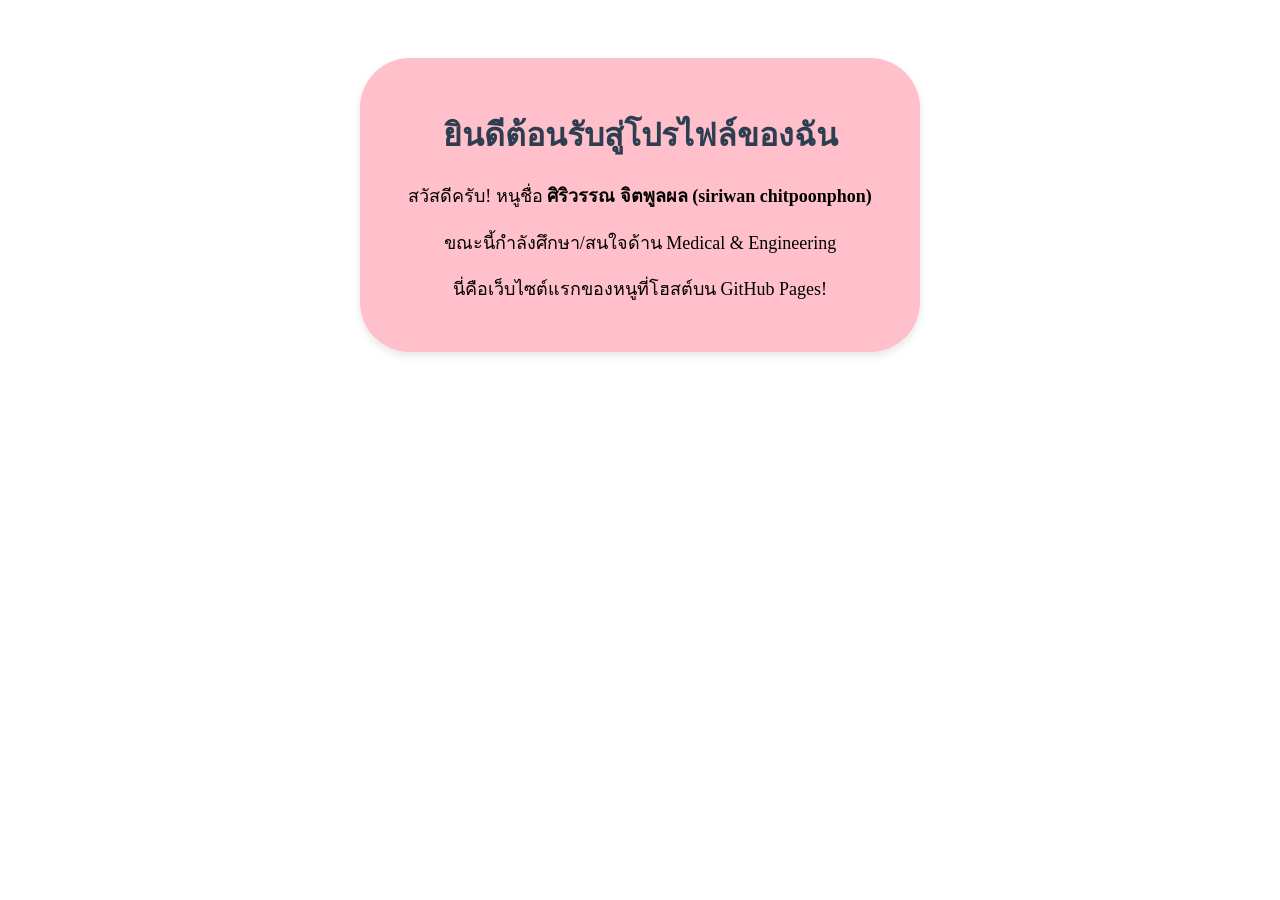
==== index.html @ 4f221869 "Update index.html" ====
<!DOCTYPE html>
<html lang="th">
<head>
<meta charset="UTF-8">
<title>หน้าแนะนำตัวของฉัน</title>
<style>
body {
background-color: #lightpink; color: #33;
text-align: center; padding: 50px;

}
.card {
background: pink; border-radius: 50px;
box-shadow: 0 4px 8px rgba(0,0,0,0.1);
max-width: 500px; margin: 0 auto; padding: 30px;

}
h1 { color: #2c3e50; }
p { font-size: 18px; line-height: 1.6; }
</style>
</head>
<body>
<div class="card">
<h1>ยินดีต้อนรับสู่โปรไฟล์ของฉัน </h1>
<p>สวัสดีครับ! หนูชื่อ <strong>ศิริวรรณ จิตพูลผล (siriwan chitpoonphon)</strong></p>
<p>ขณะนี้กำลังศึกษา/สนใจด้าน Medical & Engineering</p>
<p>นี่คือเว็บไซต์แรกของหนูที่โฮสต์บน GitHub Pages!</p>
</div>
</body>
</html>
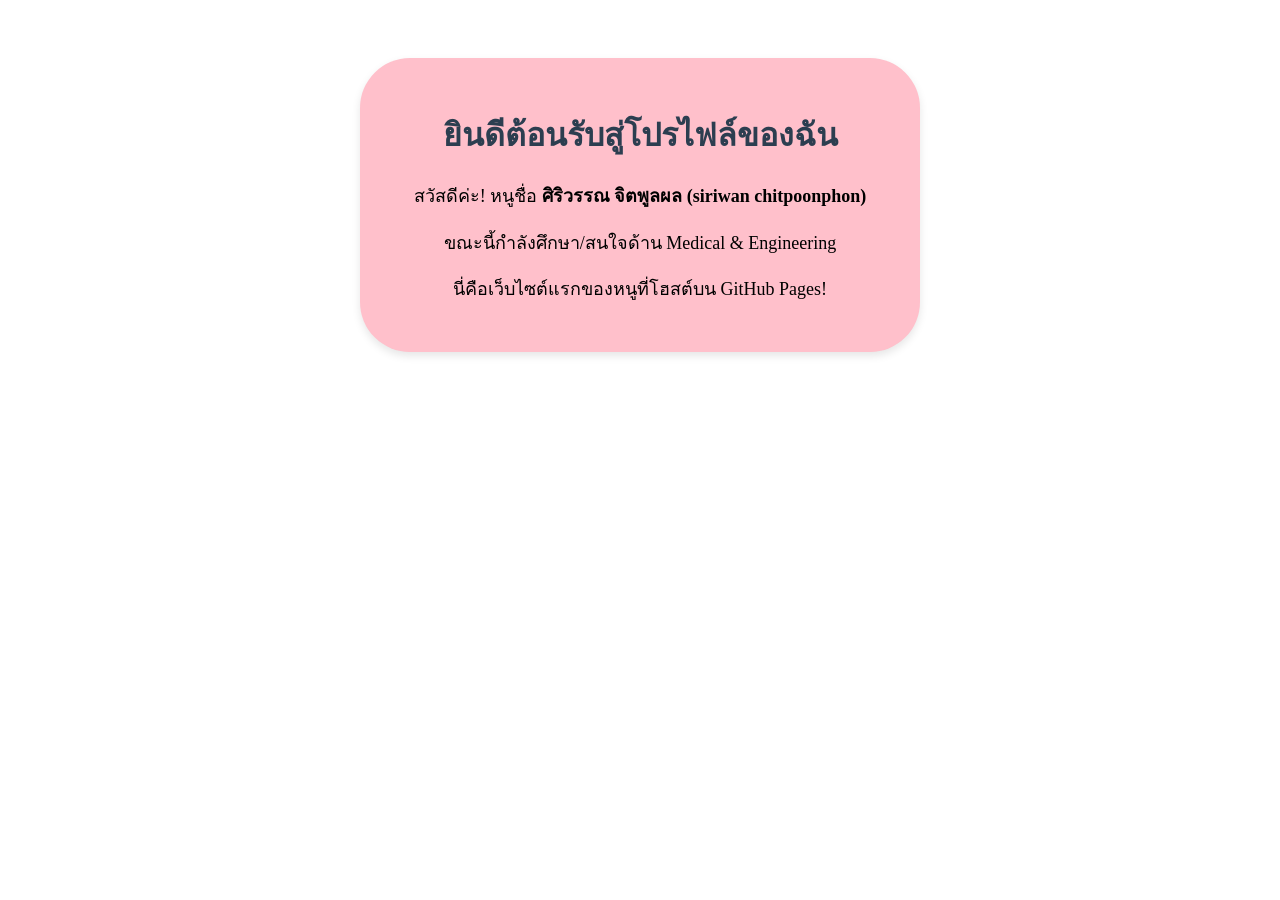
==== commit 37caddef: "Update index.html" ====
--- a/index.html
+++ b/index.html
@@ -22,7 +22,7 @@
 <body>
 <div class="card">
 <h1>ยินดีต้อนรับสู่โปรไฟล์ของฉัน </h1>
-<p>สวัสดีครับ! หนูชื่อ <strong>ศิริวรรณ จิตพูลผล (siriwan chitpoonphon)</strong></p>
+<p>สวัสดีค่ะ! หนูชื่อ <strong>ศิริวรรณ จิตพูลผล (siriwan chitpoonphon)</strong></p>
 <p>ขณะนี้กำลังศึกษา/สนใจด้าน Medical & Engineering</p>
 <p>นี่คือเว็บไซต์แรกของหนูที่โฮสต์บน GitHub Pages!</p>
 </div>
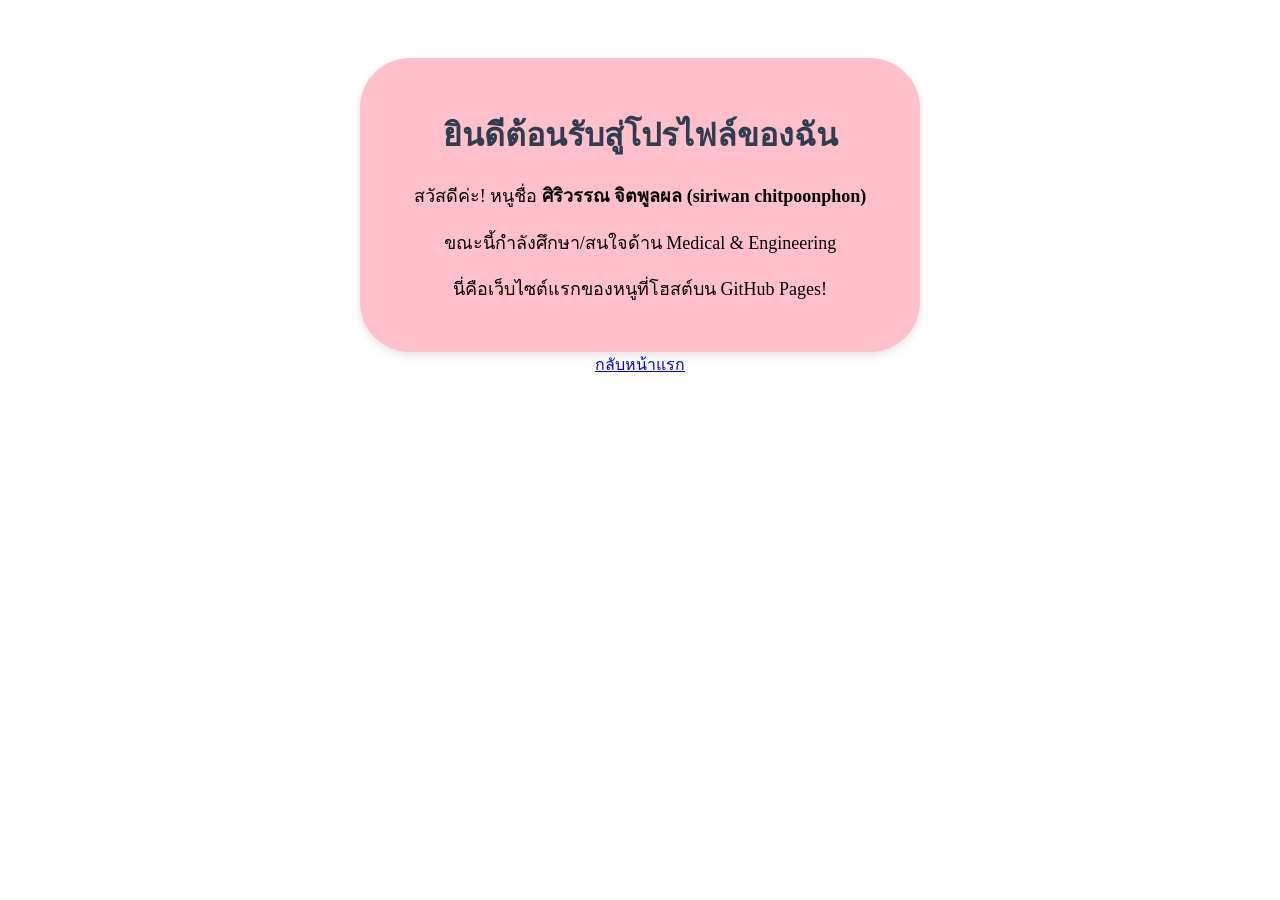
==== commit 1ca40f86: "Update index.html" ====
--- a/index.html
+++ b/index.html
@@ -28,3 +28,8 @@
 </div>
 </body>
 </html>
+<!-- ปุ่มกดกลับหน้าแรก -->
+<a href="index.html" class="btn"> กลับหน้าแรก</a>
+</div>
+</body>
+</html>
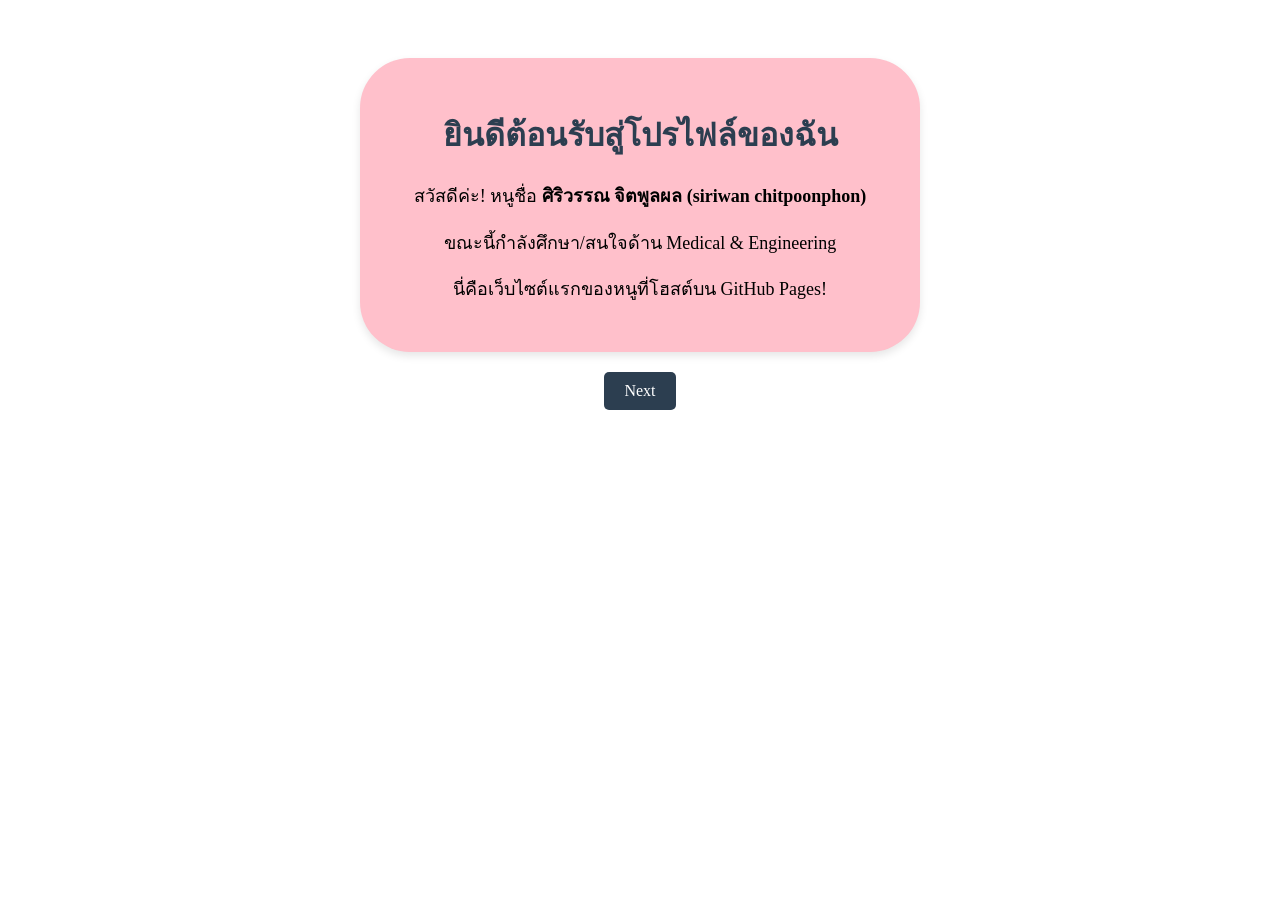
==== commit 2d7d382b: "Update index.html" ====
--- a/index.html
+++ b/index.html
@@ -4,6 +4,10 @@
 <meta charset="UTF-8">
 <title>หน้าแนะนำตัวของฉัน</title>
 <style>
+
+.btn { display: inline-block; background: #2c3e50; color: white; padding: 10px
+20px; text-decoration: none; border-radius: 5px; margin-top: 20px; }
+  
 body {
 background-color: #lightpink; color: #33;
 text-align: center; padding: 50px;
@@ -29,7 +33,7 @@
 </body>
 </html>
 <!-- ปุ่มกดกลับหน้าแรก -->
-<a href="index.html" class="btn"> กลับหน้าแรก</a>
+<a href="portfolio.html" class="btn"> Next</a>
 </div>
 </body>
 </html>
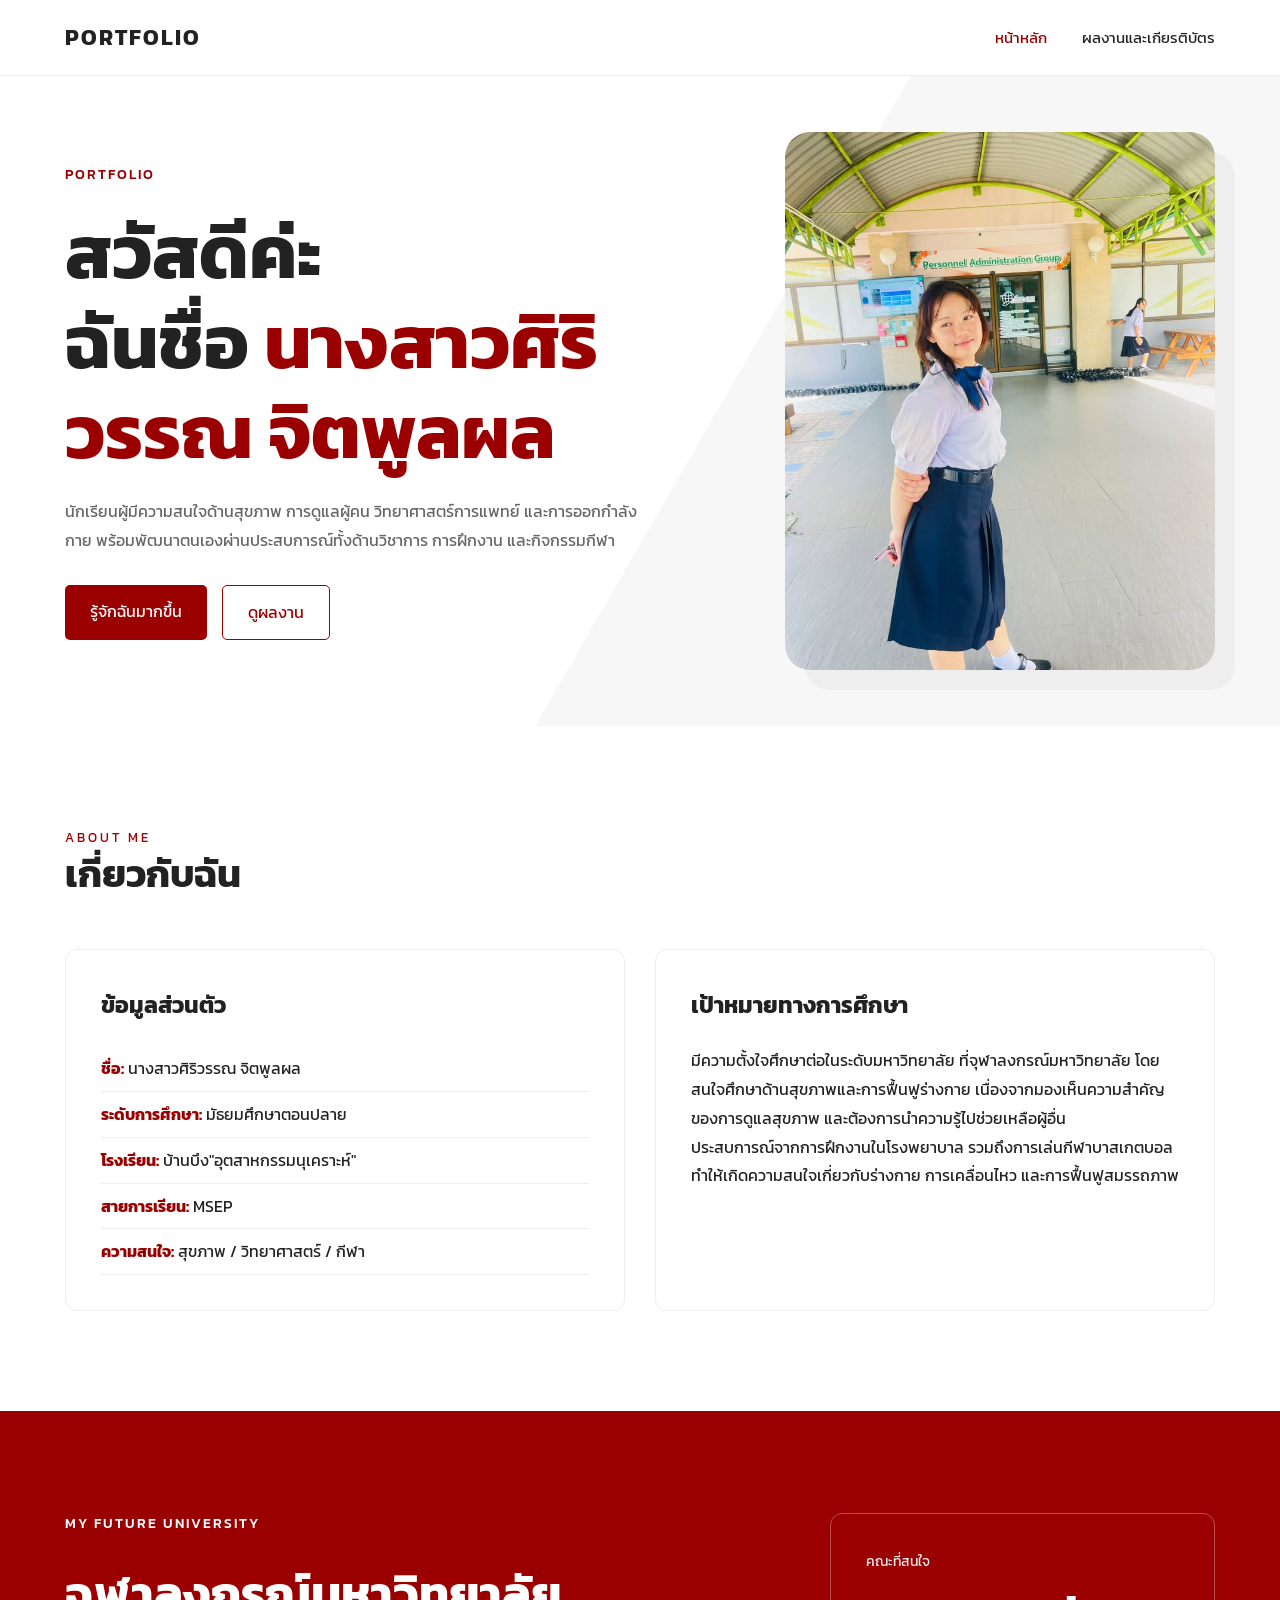
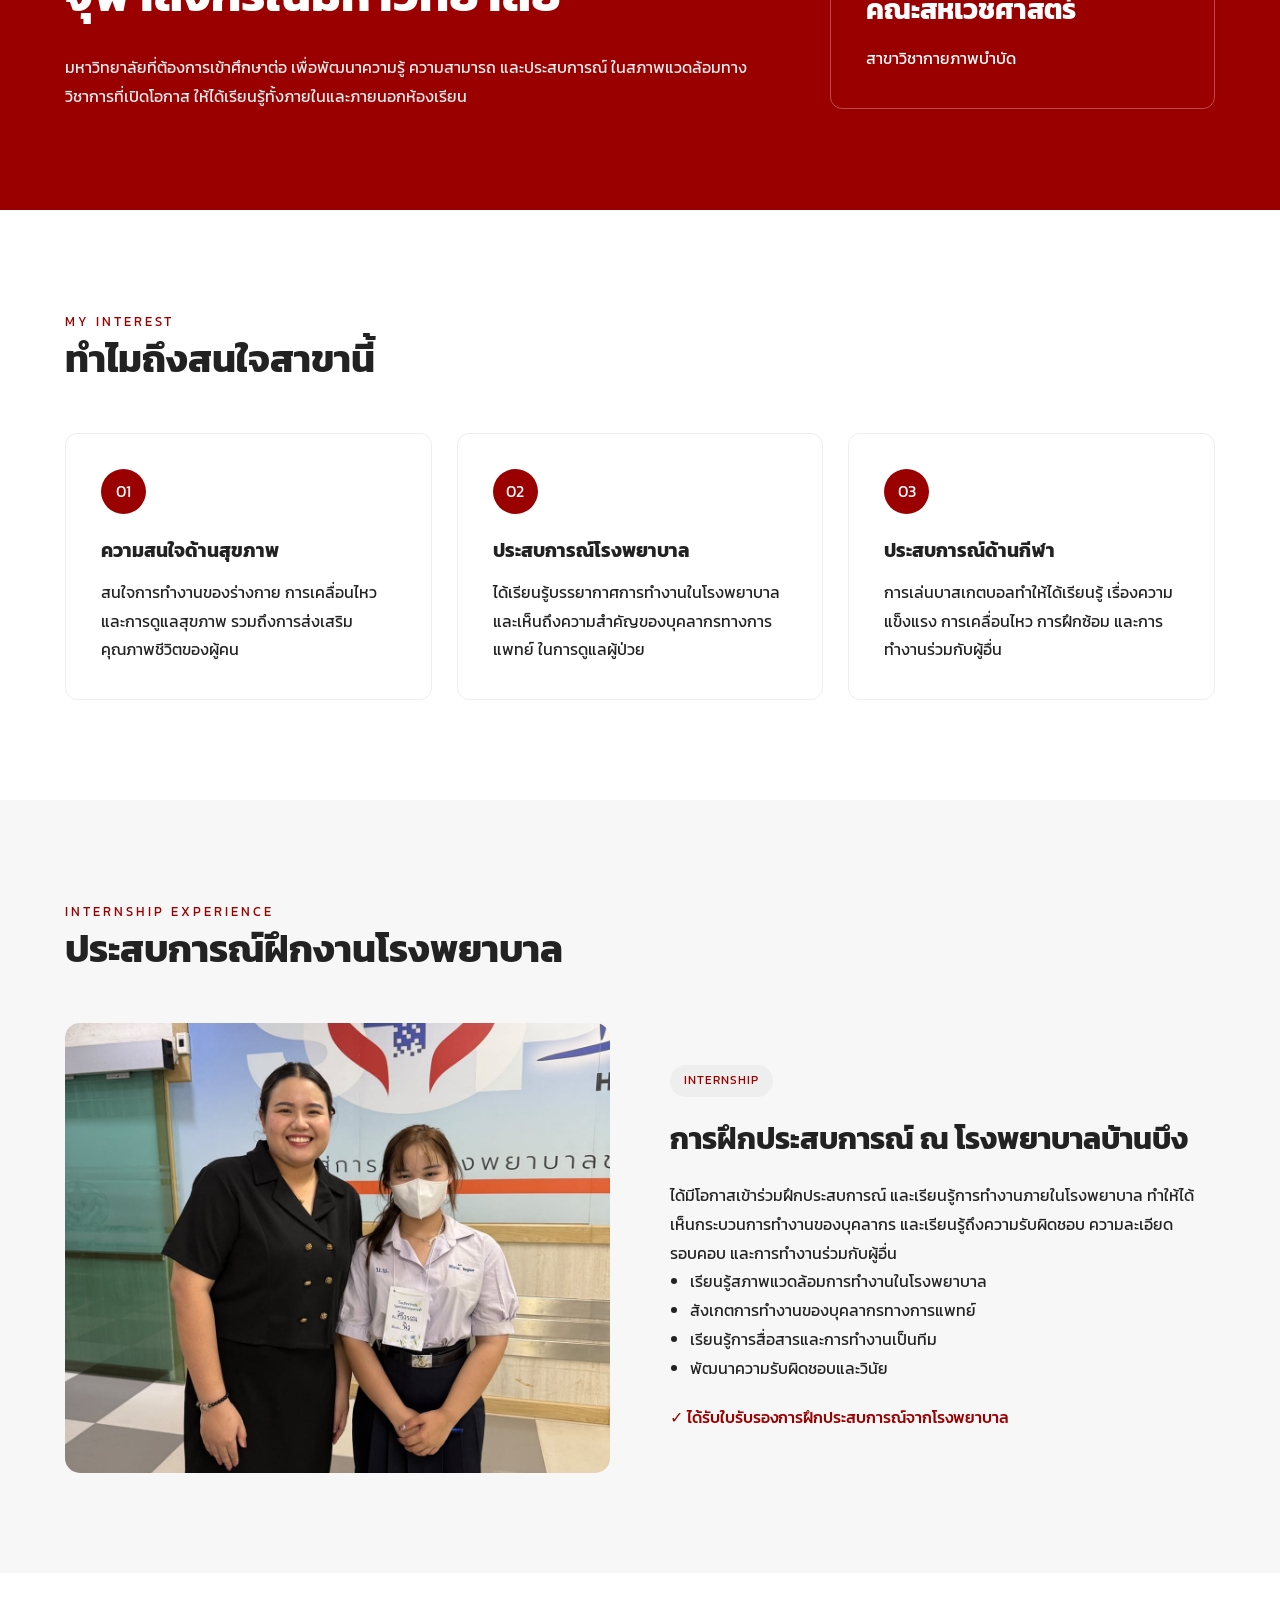
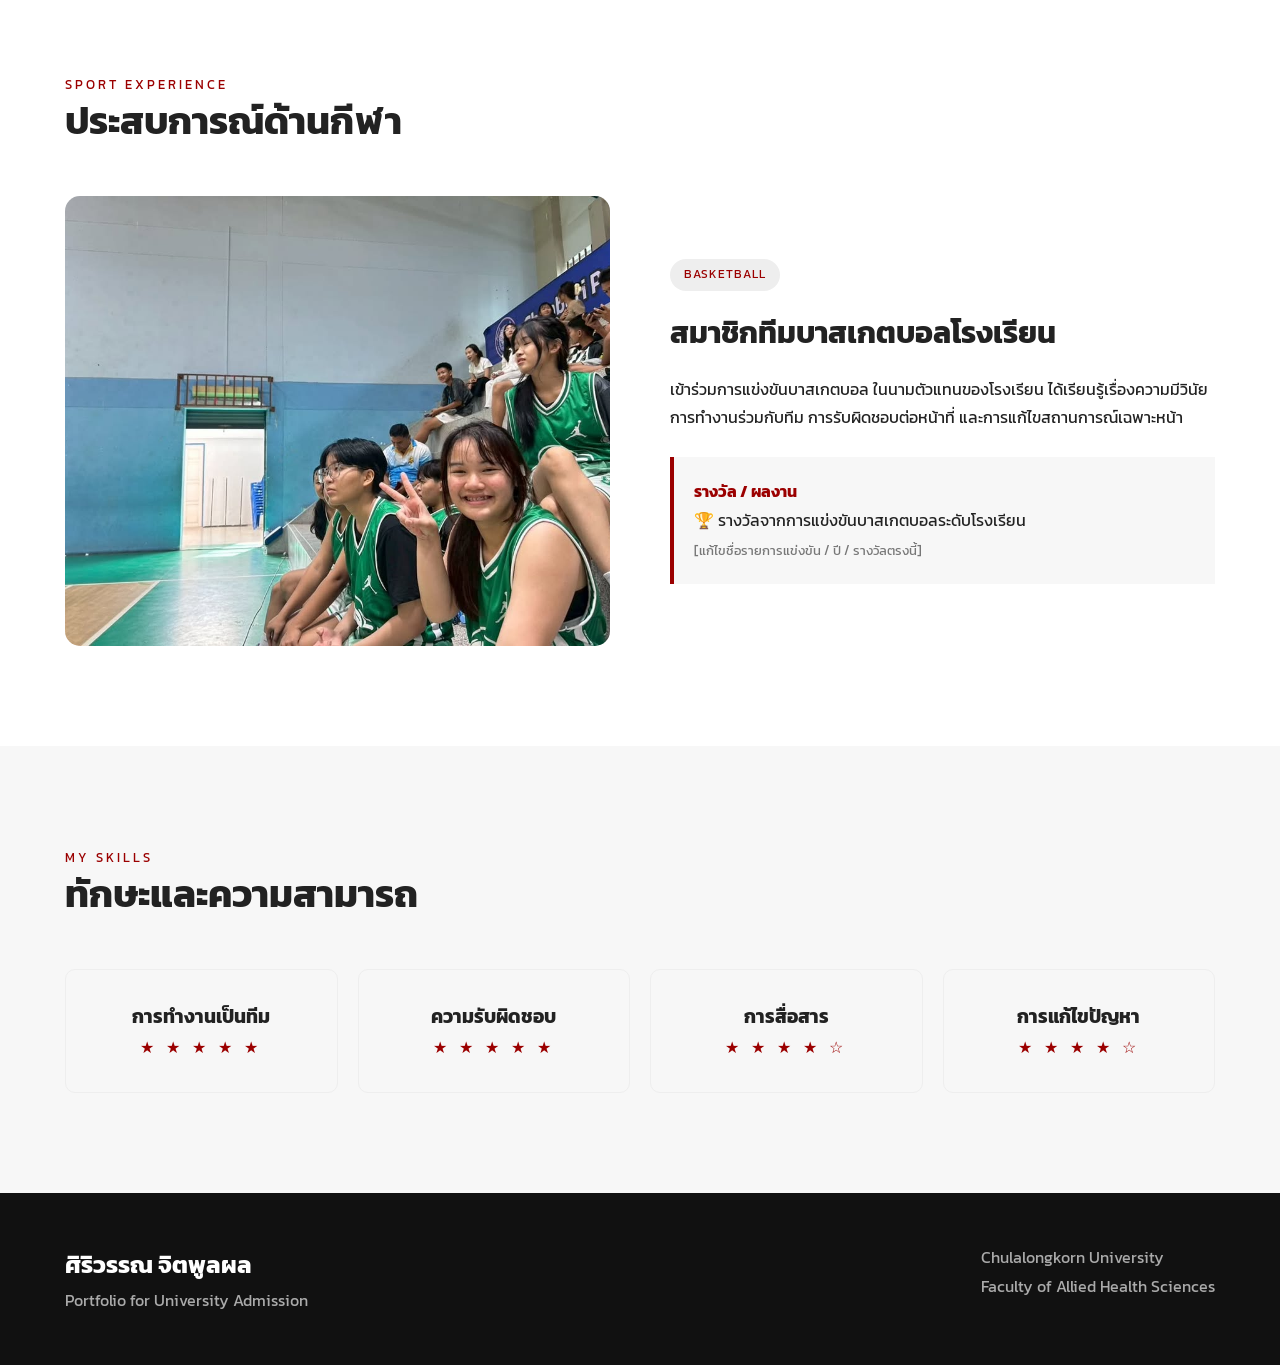
==== commit 654f544f: "Add files via upload" ====
--- a/index.html
+++ b/index.html
@@ -1,39 +1,477 @@
-<!DOCTYPE html>
-<html lang="th">
-<head>
-<meta charset="UTF-8">
-<title>หน้าแนะนำตัวของฉัน</title>
-<style>
-
-.btn { display: inline-block; background: #2c3e50; color: white; padding: 10px
-20px; text-decoration: none; border-radius: 5px; margin-top: 20px; }
-  
-body {
-background-color: #lightpink; color: #33;
-text-align: center; padding: 50px;
-
-}
-.card {
-background: pink; border-radius: 50px;
-box-shadow: 0 4px 8px rgba(0,0,0,0.1);
-max-width: 500px; margin: 0 auto; padding: 30px;
-
-}
-h1 { color: #2c3e50; }
-p { font-size: 18px; line-height: 1.6; }
-</style>
-</head>
-<body>
-<div class="card">
-<h1>ยินดีต้อนรับสู่โปรไฟล์ของฉัน </h1>
-<p>สวัสดีค่ะ! หนูชื่อ <strong>ศิริวรรณ จิตพูลผล (siriwan chitpoonphon)</strong></p>
-<p>ขณะนี้กำลังศึกษา/สนใจด้าน Medical & Engineering</p>
-<p>นี่คือเว็บไซต์แรกของหนูที่โฮสต์บน GitHub Pages!</p>
-</div>
-</body>
-</html>
-<!-- ปุ่มกดกลับหน้าแรก -->
-<a href="portfolio.html" class="btn"> Next</a>
-</div>
-</body>
-</html>
+
+<!DOCTYPE html>
+<html lang="th">
+<head>
+    <meta charset="UTF-8">
+    <meta name="viewport" content="width=device-width, initial-scale=1.0">
+
+    <title>Siriwan | Portfolio</title>
+
+    <link rel="stylesheet" href="style.css">
+
+    <!-- Google Fonts -->
+    <link rel="preconnect" href="https://fonts.googleapis.com">
+    <link rel="preconnect" href="https://fonts.gstatic.com" crossorigin>
+    <link href="https://fonts.googleapis.com/css2?family=Kanit:wght@300;400;500;600;700&display=swap" rel="stylesheet">
+</head>
+
+<body>
+
+<!-- =========================
+     NAVBAR
+========================= -->
+<header class="navbar">
+    <div class="container nav-container">
+
+        <div class="logo">
+            PORTFOLIO
+        </div>
+
+        <nav>
+            <a href="index.html" class="active">หน้าหลัก</a>
+            <a href="achievements.html">ผลงานและเกียรติบัตร</a>
+        </nav>
+
+    </div>
+</header>
+
+
+<!-- =========================
+     HERO
+========================= -->
+<section class="hero">
+
+    <div class="container hero-container">
+
+        <div class="hero-text">
+
+            <p class="small-title">
+                PORTFOLIO
+            </p>
+
+            <h1>
+                สวัสดีค่ะ<br>
+                ฉันชื่อ <span>นางสาวศิริวรรณ จิตพูลผล</span>
+            </h1>
+
+            <p class="hero-description">
+                นักเรียนผู้มีความสนใจด้านสุขภาพ การดูแลผู้คน
+                วิทยาศาสตร์การแพทย์ และการออกกำลังกาย
+                พร้อมพัฒนาตนเองผ่านประสบการณ์ทั้งด้านวิชาการ
+                การฝึกงาน และกิจกรรมกีฬา
+            </p>
+
+            <div class="hero-buttons">
+                <a href="#about" class="btn primary-btn">
+                    รู้จักฉันมากขึ้น
+                </a>
+
+                <a href="achievements.html" class="btn outline-btn">
+                    ดูผลงาน
+                </a>
+            </div>
+
+        </div>
+
+
+        <div class="hero-image">
+
+            <!-- เปลี่ยนรูปตรงนี้ -->
+            <img src="profile.jpg" alt="รูปโปรไฟล์">
+
+        </div>
+
+    </div>
+
+</section>
+
+
+<!-- =========================
+     ABOUT
+========================= -->
+<section id="about" class="section">
+
+    <div class="container">
+
+        <div class="section-title">
+            <p>ABOUT ME</p>
+            <h2>เกี่ยวกับฉัน</h2>
+        </div>
+
+
+        <div class="about-grid">
+
+            <div class="about-card">
+
+                <h3>ข้อมูลส่วนตัว</h3>
+
+                <div class="info-list">
+
+                    <p>
+                        <strong>ชื่อ:</strong>
+                        นางสาวศิริวรรณ จิตพูลผล
+                    </p>
+
+                    <p>
+                        <strong>ระดับการศึกษา:</strong>
+                        มัธยมศึกษาตอนปลาย
+                    </p>
+
+                    <p>
+                        <strong>โรงเรียน:</strong>
+                        บ้านบึง"อุตสาหกรรมนุเคราะห์"
+                    </p>
+
+                    <p>
+                        <strong>สายการเรียน:</strong>
+                        MSEP
+                    </p>
+
+                    <p>
+                        <strong>ความสนใจ:</strong>
+                        สุขภาพ / วิทยาศาสตร์ / กีฬา
+                    </p>
+
+                </div>
+
+            </div>
+
+
+            <div class="about-card">
+
+                <h3>เป้าหมายทางการศึกษา</h3>
+
+                <p>
+                    มีความตั้งใจศึกษาต่อในระดับมหาวิทยาลัย
+                    ที่จุฬาลงกรณ์มหาวิทยาลัย
+                    โดยสนใจศึกษาด้านสุขภาพและการฟื้นฟูร่างกาย
+                    เนื่องจากมองเห็นความสำคัญของการดูแลสุขภาพ
+                    และต้องการนำความรู้ไปช่วยเหลือผู้อื่น
+                </p>
+
+                <p>
+                    ประสบการณ์จากการฝึกงานในโรงพยาบาล
+                    รวมถึงการเล่นกีฬาบาสเกตบอล
+                    ทำให้เกิดความสนใจเกี่ยวกับร่างกาย
+                    การเคลื่อนไหว และการฟื้นฟูสมรรถภาพ
+                </p>
+
+            </div>
+
+        </div>
+
+    </div>
+
+</section>
+
+
+<!-- =========================
+     UNIVERSITY
+========================= -->
+<section class="university-section">
+
+    <div class="container university-content">
+
+        <div>
+
+            <p class="small-title">
+                MY FUTURE UNIVERSITY
+            </p>
+
+            <h2>
+                จุฬาลงกรณ์มหาวิทยาลัย
+            </h2>
+
+            <p>
+                มหาวิทยาลัยที่ต้องการเข้าศึกษาต่อ
+                เพื่อพัฒนาความรู้ ความสามารถ และประสบการณ์
+                ในสภาพแวดล้อมทางวิชาการที่เปิดโอกาส
+                ให้ได้เรียนรู้ทั้งภายในและภายนอกห้องเรียน
+            </p>
+
+        </div>
+
+
+        <div class="faculty-box">
+
+            <p>คณะที่สนใจ</p>
+
+            <h3>
+                คณะสหเวชศาสตร์
+            </h3>
+
+            <span>
+                สาขาวิชากายภาพบำบัด
+            </span>
+
+        </div>
+
+    </div>
+
+</section>
+
+
+<!-- =========================
+     WHY THIS FIELD
+========================= -->
+<section class="section">
+
+    <div class="container">
+
+        <div class="section-title">
+            <p>MY INTEREST</p>
+            <h2>ทำไมถึงสนใจสาขานี้</h2>
+        </div>
+
+
+        <div class="interest-grid">
+
+            <div class="interest-card">
+                <div class="icon">01</div>
+
+                <h3>ความสนใจด้านสุขภาพ</h3>
+
+                <p>
+                    สนใจการทำงานของร่างกาย
+                    การเคลื่อนไหว และการดูแลสุขภาพ
+                    รวมถึงการส่งเสริมคุณภาพชีวิตของผู้คน
+                </p>
+            </div>
+
+
+            <div class="interest-card">
+                <div class="icon">02</div>
+
+                <h3>ประสบการณ์โรงพยาบาล</h3>
+
+                <p>
+                    ได้เรียนรู้บรรยากาศการทำงานในโรงพยาบาล
+                    และเห็นถึงความสำคัญของบุคลากรทางการแพทย์
+                    ในการดูแลผู้ป่วย
+                </p>
+            </div>
+
+
+            <div class="interest-card">
+                <div class="icon">03</div>
+
+                <h3>ประสบการณ์ด้านกีฬา</h3>
+
+                <p>
+                    การเล่นบาสเกตบอลทำให้ได้เรียนรู้
+                    เรื่องความแข็งแรง การเคลื่อนไหว
+                    การฝึกซ้อม และการทำงานร่วมกับผู้อื่น
+                </p>
+            </div>
+
+        </div>
+
+    </div>
+
+</section>
+
+
+<!-- =========================
+     INTERNSHIP
+========================= -->
+<section class="section gray-section">
+
+    <div class="container">
+
+        <div class="section-title">
+            <p>INTERNSHIP EXPERIENCE</p>
+            <h2>ประสบการณ์ฝึกงานโรงพยาบาล</h2>
+        </div>
+
+
+        <div class="experience-grid">
+
+            <div class="experience-image">
+
+                <!-- เปลี่ยนรูปฝึกงาน -->
+                <img src="internship.jpg" alt="ประสบการณ์ฝึกงาน">
+
+            </div>
+
+
+            <div class="experience-content">
+
+                <span class="tag">
+                    INTERNSHIP
+                </span>
+
+                <h3>
+                    การฝึกประสบการณ์ ณ โรงพยาบาลบ้านบึง
+                </h3>
+
+                <p>
+                    ได้มีโอกาสเข้าร่วมฝึกประสบการณ์
+                    และเรียนรู้การทำงานภายในโรงพยาบาล
+                    ทำให้ได้เห็นกระบวนการทำงานของบุคลากร
+                    และเรียนรู้ถึงความรับผิดชอบ
+                    ความละเอียดรอบคอบ และการทำงานร่วมกับผู้อื่น
+                </p>
+
+                <ul>
+                    <li>เรียนรู้สภาพแวดล้อมการทำงานในโรงพยาบาล</li>
+                    <li>สังเกตการทำงานของบุคลากรทางการแพทย์</li>
+                    <li>เรียนรู้การสื่อสารและการทำงานเป็นทีม</li>
+                    <li>พัฒนาความรับผิดชอบและวินัย</li>
+                </ul>
+
+                <p class="highlight">
+                    ✓ ได้รับใบรับรองการฝึกประสบการณ์จากโรงพยาบาล
+                </p>
+
+            </div>
+
+        </div>
+
+    </div>
+
+</section>
+
+
+<!-- =========================
+     BASKETBALL
+========================= -->
+<section class="section">
+
+    <div class="container">
+
+        <div class="section-title">
+            <p>SPORT EXPERIENCE</p>
+            <h2>ประสบการณ์ด้านกีฬา</h2>
+        </div>
+
+
+        <div class="sport-grid">
+
+            <div class="sport-image">
+
+                <img src="basketball.jpg" alt="บาสเกตบอล">
+
+            </div>
+
+
+            <div class="sport-content">
+
+                <span class="tag">
+                    BASKETBALL
+                </span>
+
+                <h3>
+                    สมาชิกทีมบาสเกตบอลโรงเรียน
+                </h3>
+
+                <p>
+                    เข้าร่วมการแข่งขันบาสเกตบอล
+                    ในนามตัวแทนของโรงเรียน
+                    ได้เรียนรู้เรื่องความมีวินัย
+                    การทำงานร่วมกับทีม
+                    การรับผิดชอบต่อหน้าที่
+                    และการแก้ไขสถานการณ์เฉพาะหน้า
+                </p>
+
+                <div class="achievement-box">
+
+                    <strong>รางวัล / ผลงาน</strong>
+
+                    <p>
+                        🏆 รางวัลจากการแข่งขันบาสเกตบอลระดับโรงเรียน
+                    </p>
+
+                    <small>
+                        [แก้ไขชื่อรายการแข่งขัน / ปี / รางวัลตรงนี้]
+                    </small>
+
+                </div>
+
+            </div>
+
+        </div>
+
+    </div>
+
+</section>
+
+
+<!-- =========================
+     SKILLS
+========================= -->
+<section class="section gray-section">
+
+    <div class="container">
+
+        <div class="section-title">
+            <p>MY SKILLS</p>
+            <h2>ทักษะและความสามารถ</h2>
+        </div>
+
+
+        <div class="skills-grid">
+
+            <div class="skill">
+                <h3>การทำงานเป็นทีม</h3>
+                <p>
+                    ★ ★ ★ ★ ★
+                </p>
+            </div>
+
+            <div class="skill">
+                <h3>ความรับผิดชอบ</h3>
+                <p>
+                    ★ ★ ★ ★ ★
+                </p>
+            </div>
+
+            <div class="skill">
+                <h3>การสื่อสาร</h3>
+                <p>
+                    ★ ★ ★ ★ ☆
+                </p>
+            </div>
+
+            <div class="skill">
+                <h3>การแก้ไขปัญหา</h3>
+                <p>
+                    ★ ★ ★ ★ ☆
+                </p>
+            </div>
+
+        </div>
+
+    </div>
+
+</section>
+
+
+<!-- =========================
+     FOOTER
+========================= -->
+<footer>
+
+    <div class="container footer-content">
+
+        <div>
+            <h3>ศิริวรรณ จิตพูลผล</h3>
+            <p>
+                Portfolio for University Admission
+            </p>
+        </div>
+
+        <div>
+            <p>
+                Chulalongkorn University
+            </p>
+
+            <p>
+                Faculty of Allied Health Sciences
+            </p>
+        </div>
+
+    </div>
+</footer>
+
+</body>
+</html>
--- a/style.css
+++ b/style.css
@@ -0,0 +1,843 @@
+
+/* =====================================================
+   GENERAL
+===================================================== */
+
+* {
+    margin: 0;
+    padding: 0;
+    box-sizing: border-box;
+}
+
+html {
+    scroll-behavior: smooth;
+}
+
+body {
+    font-family: "Kanit", sans-serif;
+    background: #ffffff;
+    color: #222222;
+    line-height: 1.8;
+}
+
+img {
+    width: 100%;
+    display: block;
+}
+
+a {
+    text-decoration: none;
+    color: inherit;
+}
+
+.container {
+    width: min(1150px, 90%);
+    margin: auto;
+}
+
+
+/* =====================================================
+   NAVBAR
+===================================================== */
+
+.navbar {
+    position: sticky;
+    top: 0;
+    z-index: 1000;
+
+    background: rgba(255, 255, 255, 0.95);
+
+    border-bottom: 1px solid #eeeeee;
+}
+
+.nav-container {
+    height: 75px;
+
+    display: flex;
+    align-items: center;
+    justify-content: space-between;
+}
+
+.logo {
+    font-size: 22px;
+    font-weight: 700;
+    letter-spacing: 2px;
+}
+
+nav {
+    display: flex;
+    gap: 35px;
+}
+
+nav a {
+    font-size: 15px;
+    transition: 0.3s;
+}
+
+nav a:hover,
+nav a.active {
+    color: #9b0000;
+}
+
+
+/* =====================================================
+   HERO
+===================================================== */
+
+.hero {
+    min-height: 650px;
+
+    display: flex;
+    align-items: center;
+
+    background:
+        linear-gradient(
+            120deg,
+            #ffffff 55%,
+            #f7f7f7 55%
+        );
+}
+
+.hero-container {
+    display: grid;
+
+    grid-template-columns:
+        1.1fr
+        0.9fr;
+
+    align-items: center;
+
+    gap: 70px;
+}
+
+.small-title {
+    font-size: 14px;
+    letter-spacing: 2px;
+    color: #9b0000;
+    font-weight: 500;
+}
+
+.hero h1 {
+    font-size: clamp(45px, 6vw, 75px);
+    line-height: 1.2;
+
+    margin: 20px 0;
+}
+
+.hero h1 span {
+    color: #9b0000;
+}
+
+.hero-description {
+    max-width: 600px;
+
+    color: #666666;
+
+    margin-bottom: 30px;
+}
+
+.hero-image {
+    max-width: 430px;
+    margin-left: auto;
+
+    border-radius: 25px;
+    overflow: hidden;
+
+    box-shadow:
+        20px 20px 0 #eeeeee;
+}
+
+.hero-image img {
+    aspect-ratio: 4 / 5;
+    object-fit: cover;
+}
+
+
+/* =====================================================
+   BUTTON
+===================================================== */
+
+.hero-buttons {
+    display: flex;
+    gap: 15px;
+    flex-wrap: wrap;
+}
+
+.btn {
+    padding: 12px 25px;
+    border-radius: 5px;
+
+    transition: 0.3s;
+}
+
+.primary-btn {
+    background: #9b0000;
+    color: #ffffff;
+}
+
+.primary-btn:hover {
+    background: #6f0000;
+}
+
+.outline-btn {
+    border: 1px solid #9b0000;
+    color: #9b0000;
+}
+
+.outline-btn:hover {
+    background: #9b0000;
+    color: #ffffff;
+}
+
+
+/* =====================================================
+   SECTION
+===================================================== */
+
+.section {
+    padding: 100px 0;
+}
+
+.gray-section {
+    background: #f7f7f7;
+}
+
+.section-title {
+    margin-bottom: 50px;
+}
+
+.section-title p {
+    color: #9b0000;
+
+    font-size: 13px;
+    letter-spacing: 3px;
+}
+
+.section-title h2 {
+    font-size: 38px;
+    line-height: 1.3;
+}
+
+
+/* =====================================================
+   ABOUT
+===================================================== */
+
+.about-grid {
+    display: grid;
+
+    grid-template-columns:
+        1fr
+        1fr;
+
+    gap: 30px;
+}
+
+.about-card {
+    padding: 35px;
+
+    border: 1px solid #eeeeee;
+
+    border-radius: 12px;
+
+    background: #ffffff;
+}
+
+.about-card h3 {
+    margin-bottom: 20px;
+
+    font-size: 23px;
+}
+
+.info-list p {
+    padding: 8px 0;
+
+    border-bottom: 1px solid #eeeeee;
+}
+
+.info-list strong {
+    color: #9b0000;
+}
+
+
+/* =====================================================
+   UNIVERSITY
+===================================================== */
+
+.university-section {
+    padding: 100px 0;
+
+    background: #9b0000;
+    color: white;
+}
+
+.university-content {
+    display: grid;
+
+    grid-template-columns:
+        1.3fr
+        0.7fr;
+
+    align-items: center;
+
+    gap: 50px;
+}
+
+.university-section .small-title {
+    color: #ffffff;
+}
+
+.university-section h2 {
+    font-size: 48px;
+
+    margin: 15px 0;
+}
+
+.university-section p {
+    color: #eeeeee;
+}
+
+.faculty-box {
+    padding: 35px;
+
+    border: 1px solid rgba(255,255,255,0.3);
+
+    border-radius: 12px;
+}
+
+.faculty-box p {
+    font-size: 14px;
+}
+
+.faculty-box h3 {
+    font-size: 28px;
+
+    margin: 10px 0;
+}
+
+.faculty-box span {
+    color: #ffffff;
+}
+
+
+/* =====================================================
+   INTEREST
+===================================================== */
+
+.interest-grid {
+    display: grid;
+
+    grid-template-columns:
+        repeat(3, 1fr);
+
+    gap: 25px;
+}
+
+.interest-card {
+    padding: 35px;
+
+    background: #ffffff;
+
+    border: 1px solid #eeeeee;
+
+    border-radius: 12px;
+
+    transition: 0.3s;
+}
+
+.interest-card:hover {
+    transform: translateY(-8px);
+
+    box-shadow:
+        0 15px 40px rgba(0,0,0,0.08);
+}
+
+.icon {
+    width: 45px;
+    height: 45px;
+
+    display: flex;
+    align-items: center;
+    justify-content: center;
+
+    background: #9b0000;
+    color: #ffffff;
+
+    border-radius: 50%;
+
+    margin-bottom: 20px;
+}
+
+.interest-card h3 {
+    margin-bottom: 10px;
+}
+
+
+/* =====================================================
+   EXPERIENCE
+===================================================== */
+
+.experience-grid,
+.sport-grid {
+    display: grid;
+
+    grid-template-columns:
+        1fr
+        1fr;
+
+    gap: 60px;
+
+    align-items: center;
+}
+
+.experience-image img,
+.sport-image img {
+    height: 450px;
+
+    object-fit: cover;
+
+    border-radius: 15px;
+}
+
+.experience-content h3,
+.sport-content h3 {
+    font-size: 30px;
+
+    margin: 15px 0;
+}
+
+.experience-content li {
+    margin-left: 20px;
+}
+
+.tag {
+    display: inline-block;
+
+    padding: 5px 14px;
+
+    background: #eeeeee;
+
+    color: #9b0000;
+
+    font-size: 12px;
+
+    letter-spacing: 1px;
+
+    border-radius: 30px;
+}
+
+.highlight {
+    margin-top: 20px;
+
+    color: #9b0000;
+
+    font-weight: 500;
+}
+
+
+/* =====================================================
+   SPORTS
+===================================================== */
+
+.achievement-box {
+    margin-top: 25px;
+
+    padding: 20px;
+
+    background: #f7f7f7;
+
+    border-left: 4px solid #9b0000;
+}
+
+.achievement-box strong {
+    color: #9b0000;
+}
+
+.achievement-box small {
+    color: #777777;
+}
+
+
+/* =====================================================
+   SKILLS
+===================================================== */
+
+.skills-grid {
+    display: grid;
+
+    grid-template-columns:
+        repeat(4, 1fr);
+
+    gap: 20px;
+}
+
+.skill {
+    padding: 30px;
+
+    text-align: center;
+
+    border: 1px solid #eeeeee;
+
+    border-radius: 10px;
+}
+
+.skill p {
+    color: #9b0000;
+
+    letter-spacing: 4px;
+}
+
+
+/* =====================================================
+   PAGE HEADER
+===================================================== */
+
+.page-header {
+    padding: 110px 0;
+
+    background: #9b0000;
+
+    color: #ffffff;
+}
+
+.page-header p {
+    letter-spacing: 3px;
+
+    font-size: 13px;
+}
+
+.page-header h1 {
+    font-size: 55px;
+
+    margin: 10px 0;
+}
+
+.page-header span {
+    color: #eeeeee;
+}
+
+
+/* =====================================================
+   CERTIFICATE FEATURE
+===================================================== */
+
+.certificate-feature {
+    display: grid;
+
+    grid-template-columns:
+        1fr
+        1fr;
+
+    gap: 60px;
+
+    align-items: center;
+}
+
+.certificate-image {
+    background: #f7f7f7;
+
+    padding: 20px;
+
+    border-radius: 12px;
+}
+
+.certificate-info h3 {
+    font-size: 30px;
+
+    margin: 15px 0;
+}
+
+.detail {
+    margin-top: 25px;
+
+    border-top: 1px solid #eeeeee;
+}
+
+.detail p {
+    padding: 10px 0;
+
+    border-bottom: 1px solid #eeeeee;
+}
+
+
+/* =====================================================
+   CERTIFICATE GRID
+===================================================== */
+
+.certificate-grid {
+    display: grid;
+
+    grid-template-columns:
+        repeat(2, 1fr);
+
+    gap: 30px;
+}
+
+.certificate-card {
+    background: #ffffff;
+
+    border-radius: 12px;
+
+    overflow: hidden;
+
+    border: 1px solid #eeeeee;
+
+    transition: 0.3s;
+}
+
+.certificate-card:hover {
+    transform: translateY(-7px);
+
+    box-shadow:
+        0 15px 35px rgba(0,0,0,0.08);
+}
+
+.certificate-card img {
+    aspect-ratio: 16 / 10;
+
+    object-fit: contain;
+
+    background: #eeeeee;
+}
+
+.certificate-text {
+    padding: 25px;
+}
+
+.certificate-text span {
+    font-size: 12px;
+
+    color: #9b0000;
+
+    letter-spacing: 2px;
+}
+
+.certificate-text h3 {
+    margin: 8px 0;
+}
+
+.certificate-text small {
+    color: #777777;
+}
+
+
+/* =====================================================
+   SPORTS AWARD
+===================================================== */
+
+.sports-award {
+    display: grid;
+
+    grid-template-columns:
+        1fr
+        1fr;
+
+    gap: 60px;
+
+    align-items: center;
+}
+
+.sports-award-image img {
+    max-height: 500px;
+
+    object-fit: contain;
+
+    background: #f7f7f7;
+
+    border-radius: 12px;
+}
+
+.sports-award-content h3 {
+    font-size: 32px;
+
+    margin: 15px 0;
+}
+
+.award-detail {
+    margin-top: 25px;
+}
+
+.award-detail p {
+    padding: 8px 0;
+
+    border-bottom: 1px solid #eeeeee;
+}
+
+
+/* =====================================================
+   STATS
+===================================================== */
+
+.stats-section {
+    padding: 70px 0;
+
+    background: #9b0000;
+
+    color: #ffffff;
+}
+
+.stats-grid {
+    display: grid;
+
+    grid-template-columns:
+        repeat(4, 1fr);
+
+    text-align: center;
+}
+
+.stat {
+    border-right: 1px solid rgba(255,255,255,0.3);
+}
+
+.stat:last-child {
+    border-right: none;
+}
+
+.stat strong {
+    display: block;
+
+    font-size: 50px;
+
+    line-height: 1;
+}
+
+.stat span {
+    color: #eeeeee;
+}
+
+
+/* =====================================================
+   FOOTER
+===================================================== */
+
+footer {
+    background: #111111;
+
+    color: #ffffff;
+}
+
+.footer-content {
+    padding: 50px 0;
+
+    display: flex;
+
+    justify-content: space-between;
+
+    gap: 30px;
+}
+
+.footer-content h3 {
+    font-size: 24px;
+}
+
+.footer-content p {
+    color: #aaaaaa;
+}
+
+.copyright {
+    padding: 15px;
+
+    text-align: center;
+
+    border-top: 1px solid #333333;
+
+    color: #777777;
+
+    font-size: 13px;
+}
+
+
+/* =====================================================
+   RESPONSIVE
+===================================================== */
+
+@media (max-width: 850px) {
+
+    .hero-container,
+    .university-content,
+    .about-grid,
+    .experience-grid,
+    .sport-grid,
+    .certificate-feature,
+    .sports-award {
+        grid-template-columns: 1fr;
+    }
+
+    .hero {
+        padding: 80px 0;
+    }
+
+    .hero-image {
+        margin: auto;
+    }
+
+    .interest-grid {
+        grid-template-columns: 1fr;
+    }
+
+    .skills-grid {
+        grid-template-columns:
+            repeat(2, 1fr);
+    }
+
+    .certificate-grid {
+        grid-template-columns: 1fr;
+    }
+
+    .stats-grid {
+        grid-template-columns:
+            repeat(2, 1fr);
+
+        gap: 30px;
+    }
+
+    .stat {
+        border-right: none;
+    }
+
+}
+
+
+@media (max-width: 600px) {
+
+    nav {
+        gap: 15px;
+    }
+
+    nav a {
+        font-size: 13px;
+    }
+
+    .logo {
+        font-size: 17px;
+    }
+
+    .hero h1 {
+        font-size: 45px;
+    }
+
+    .section {
+        padding: 70px 0;
+    }
+
+    .section-title h2 {
+        font-size: 30px;
+    }
+
+    .university-section h2 {
+        font-size: 35px;
+    }
+
+    .page-header h1 {
+        font-size: 40px;
+    }
+
+    .skills-grid {
+        grid-template-columns: 1fr;
+    }
+
+    .footer-content {
+        flex-direction: column;
+    }
+
+}
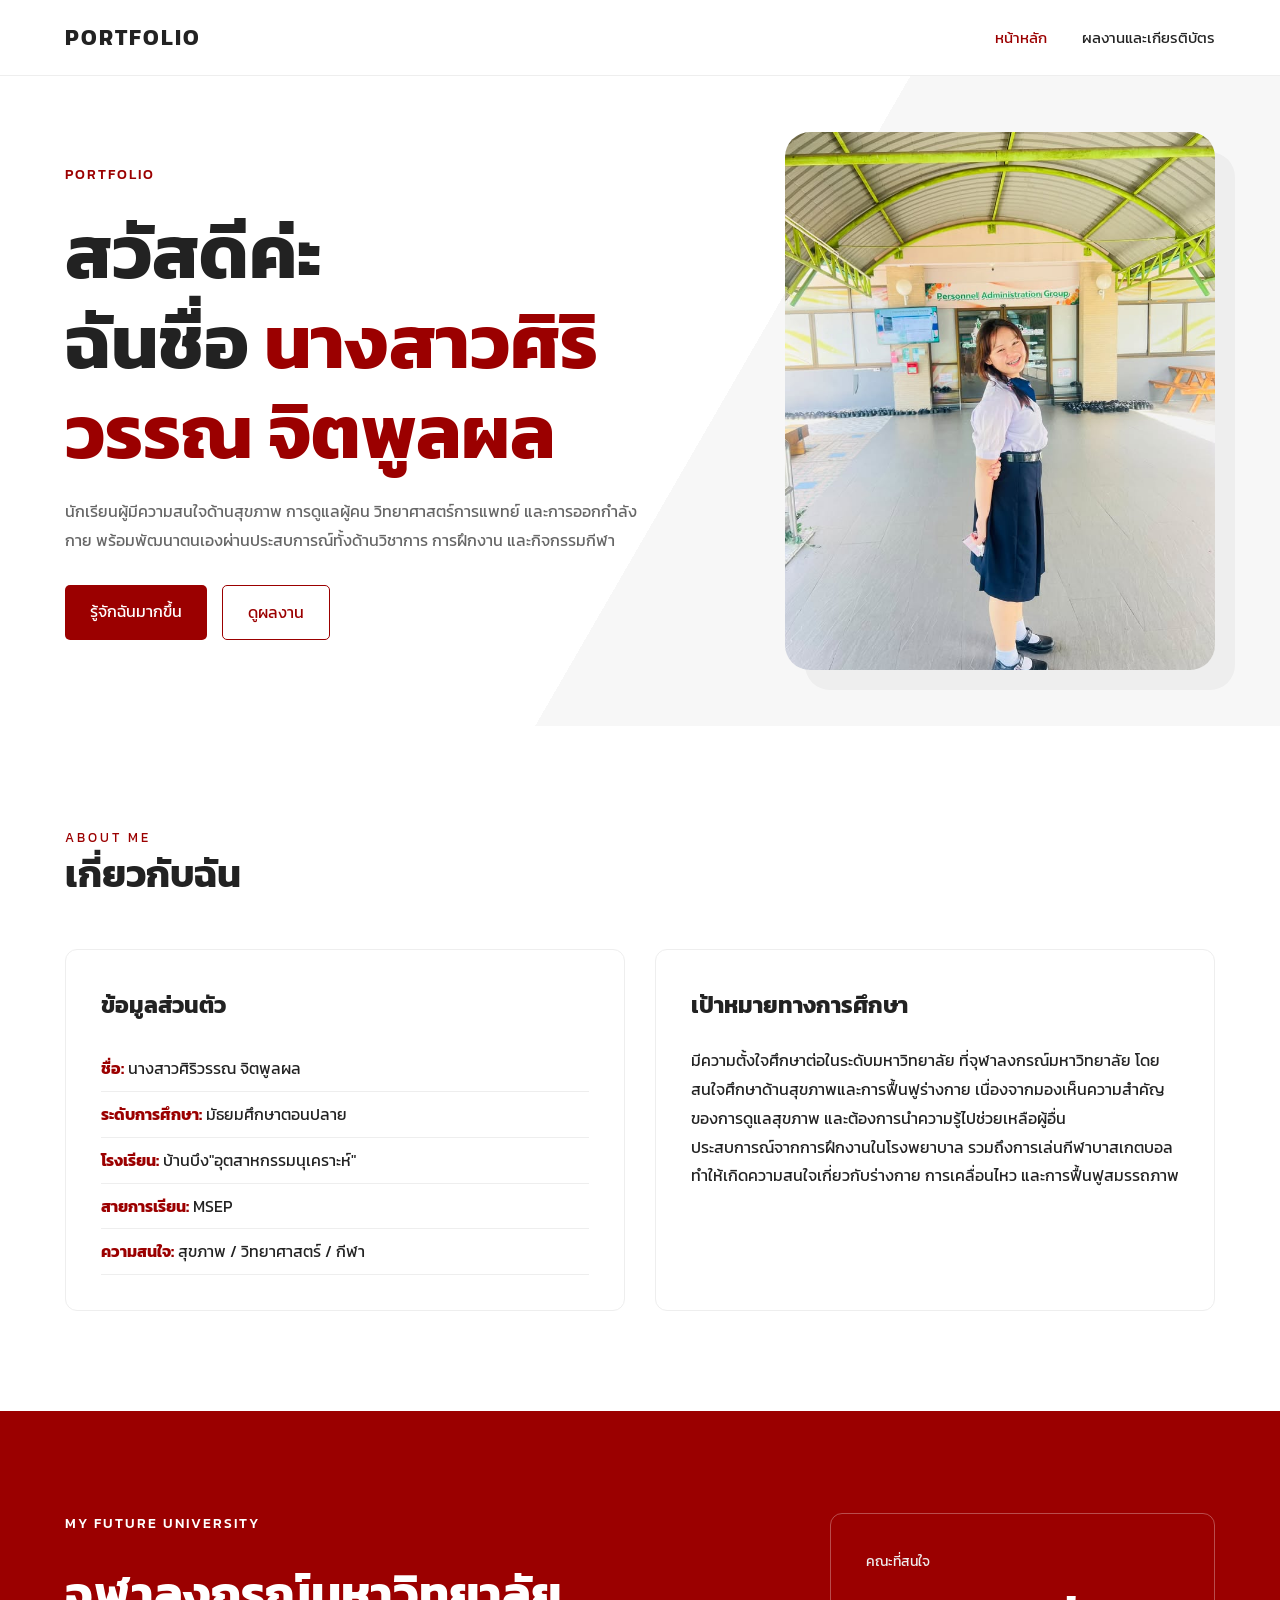
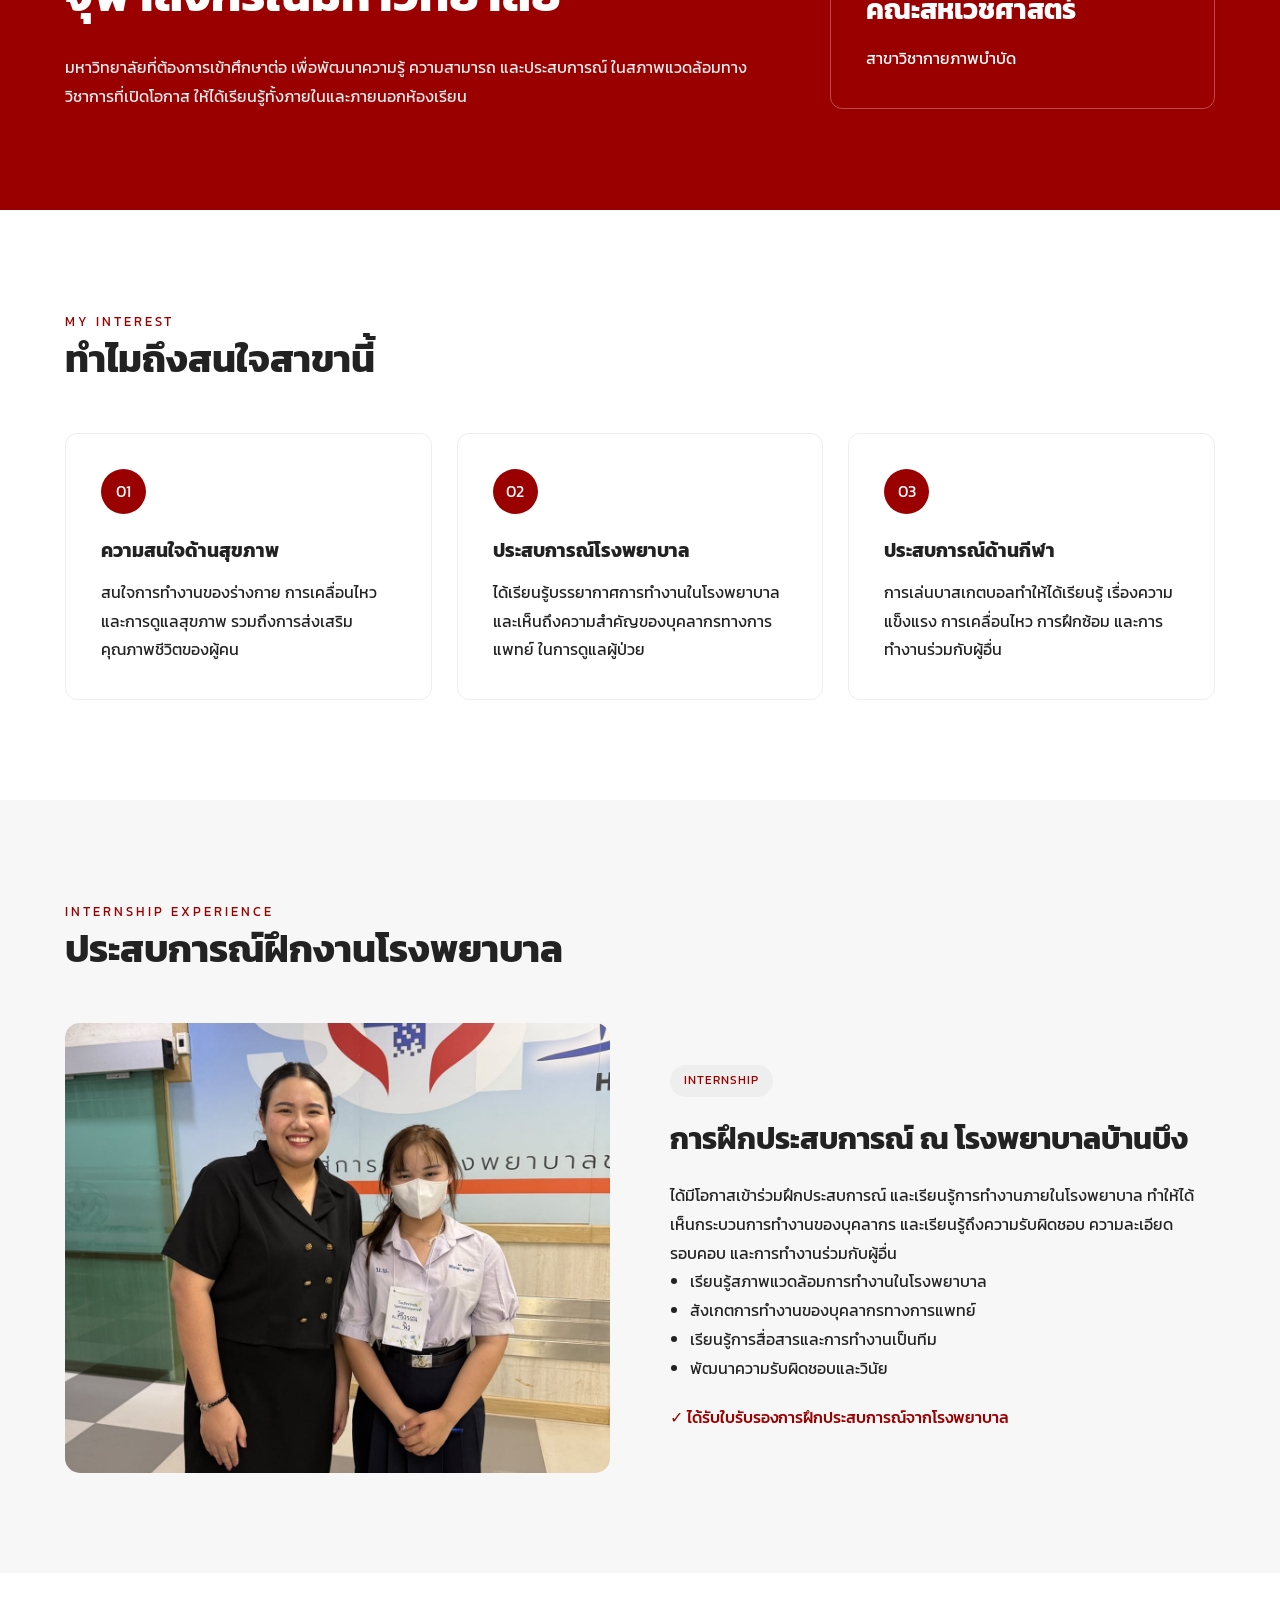
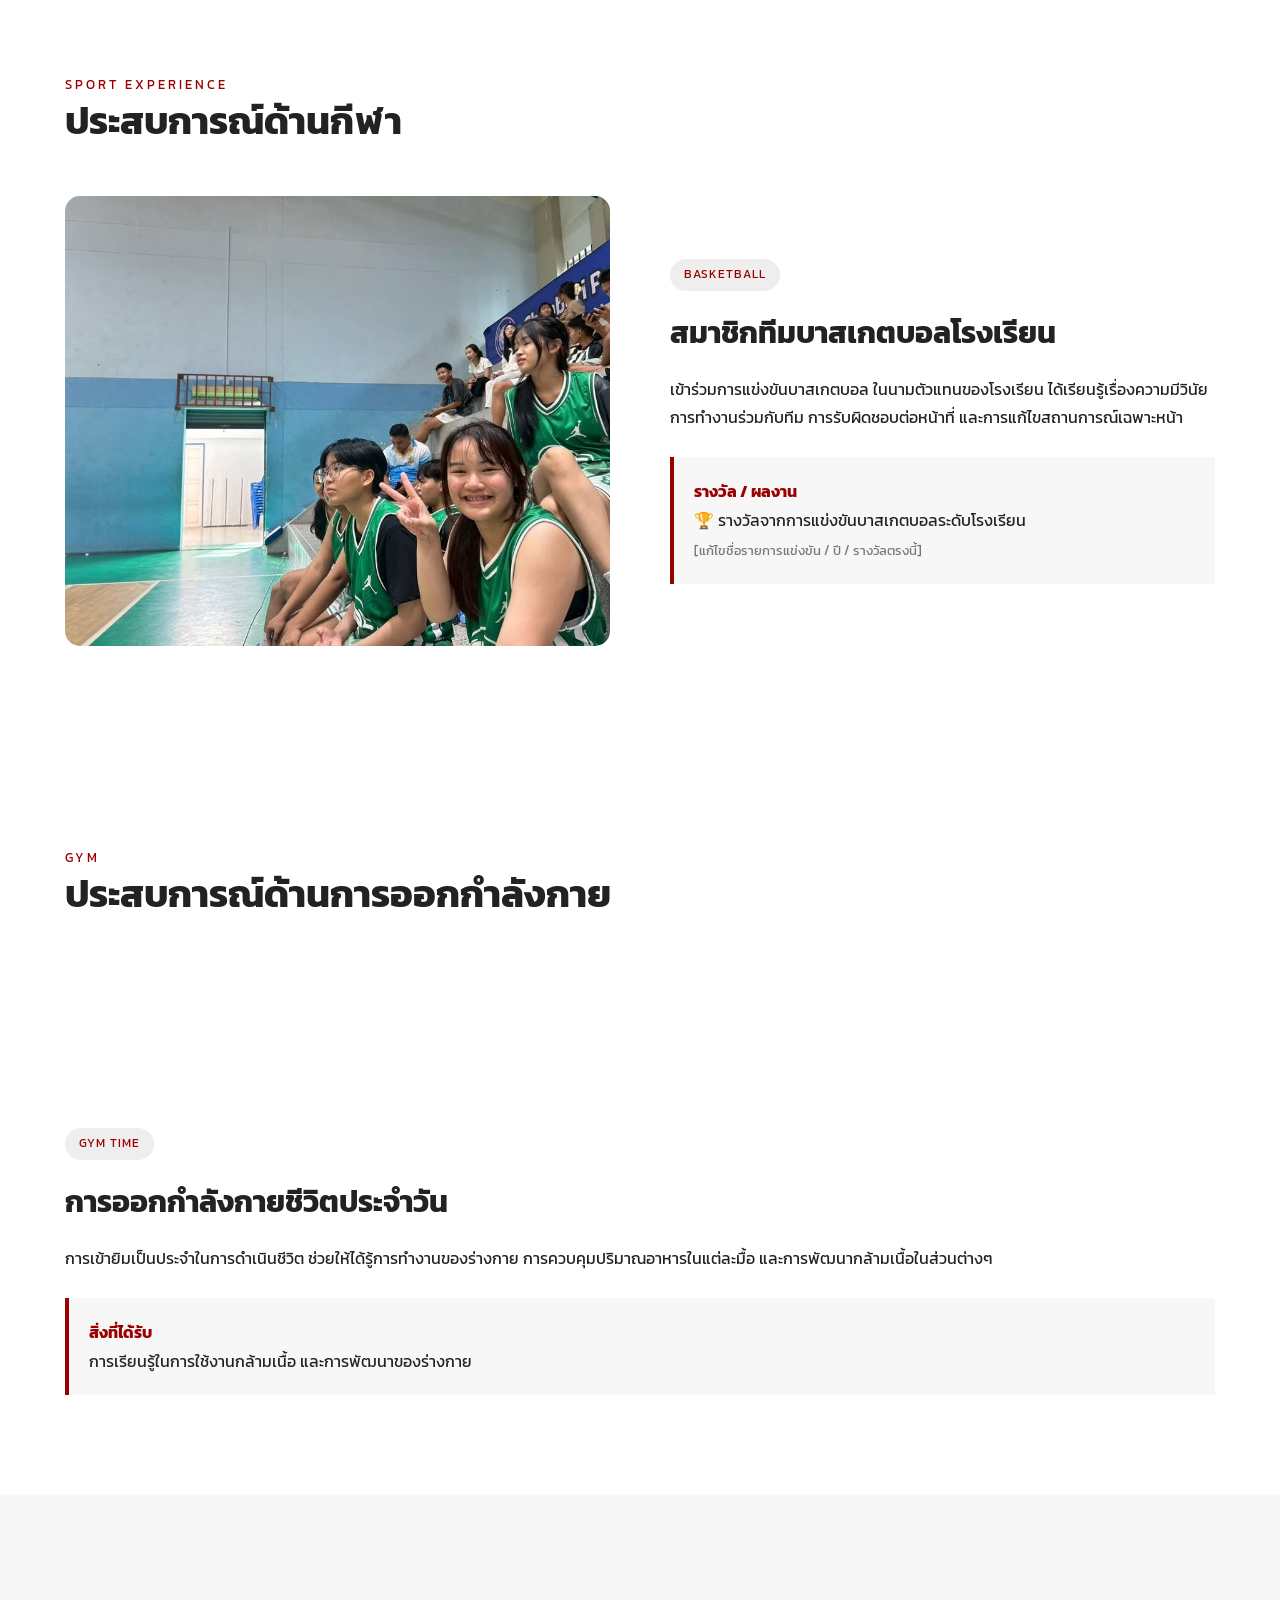
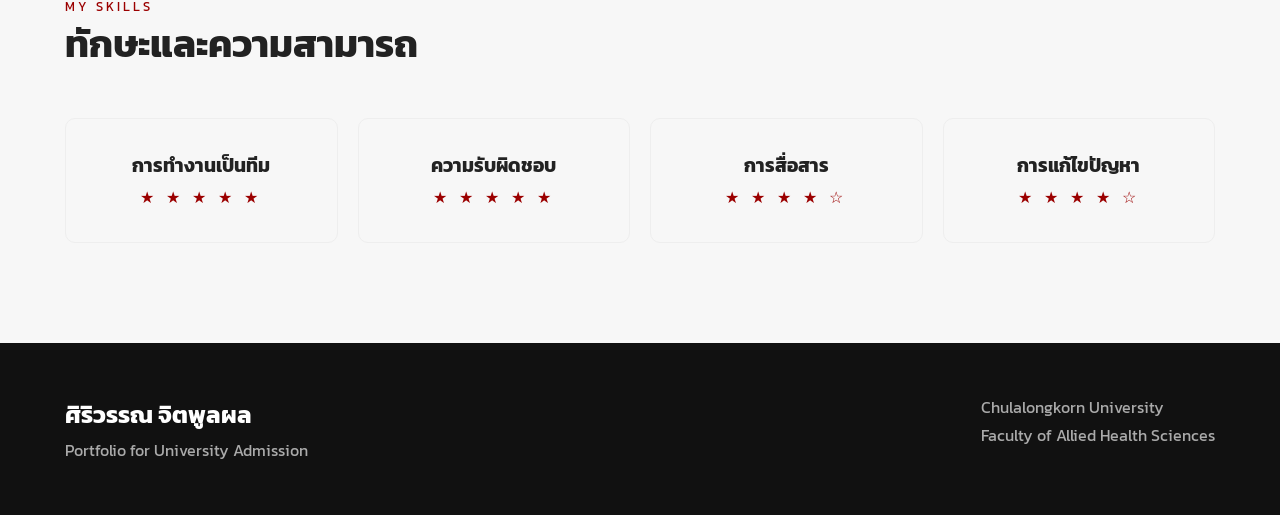
==== commit fc32ecb2: "Update index.html" ====
--- a/index.html
+++ b/index.html
@@ -395,6 +395,65 @@
 
 </section>
 
+<!-- =========================
+     GYM
+========================= -->
+<section class="section">
+
+    <div class="container">
+
+        <div class="section-title">
+            <p>GYM</p>
+            <h2>ประสบการณ์ด้านการออกกำลังกาย</h2>
+        </div>
+
+
+        <div class="sport-grid">
+
+    <div class="sport-image">
+        <video autoplay muted loop playsinline>
+            <source src="basketball.mp4" type="video/mp4">
+        </video>
+    </div>
+
+        </div>
+
+
+            <div class="sport-content">
+
+                <span class="tag">
+                    GYM TIME
+                </span>
+
+                <h3>
+                    การออกกำลังกายชีวิตประจำวัน
+                </h3>
+
+                <p>
+                    การเข้ายิมเป็นประจำในการดำเนินชีวิต
+                    ช่วยให้ได้รู้การทำงานของร่างกาย
+                    การควบคุมปริมาณอาหารในแต่ละมื้อ
+                    และการพัฒนากล้ามเนื้อในส่วนต่างๆ
+                </p>
+
+                <div class="achievement-box">
+
+                    <strong>สิ่งที่ได้รับ</strong>
+
+                    <p>
+                        การเรียนรู้ในการใช้งานกล้ามเนื้อ และการพัฒนาของร่างกาย 
+                    </p>
+
+                </div>
+
+            </div>
+
+        </div>
+
+    </div>
+
+</section>
+
 
 <!-- =========================
      SKILLS
@@ -474,4 +533,4 @@
 </footer>
 
 </body>
-</html>+</html>
--- a/style.css
+++ b/style.css
@@ -840,4 +840,23 @@
         flex-direction: column;
     }
 
-}+}
+
+/* =========================
+   VIDEO
+========================= */
+
+.project-video {
+    width: 100%;
+    aspect-ratio: 16 / 9;
+    overflow: hidden;
+    border-radius: 12px;
+    background: #eeeeee;
+}
+
+.project-video video {
+    width: 100%;
+    height: 100%;
+    display: block;
+    object-fit: cover;
+}
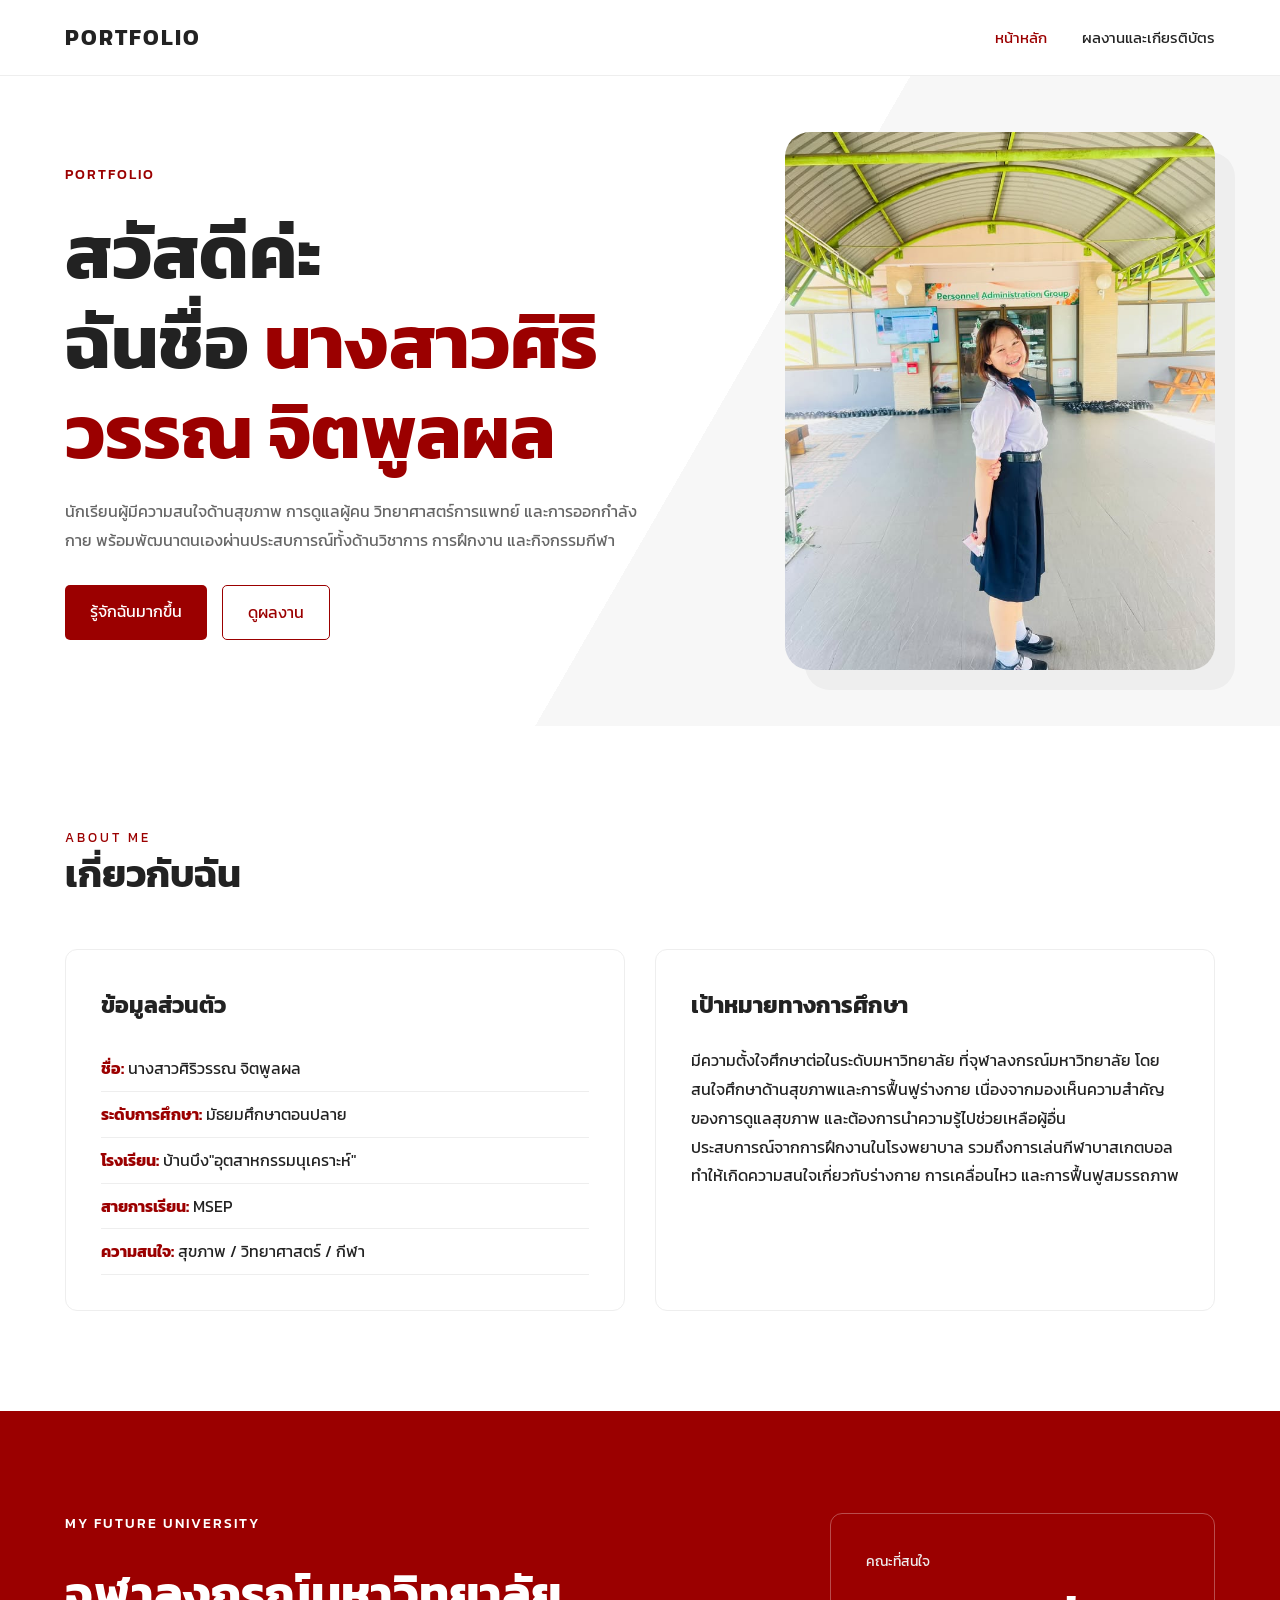
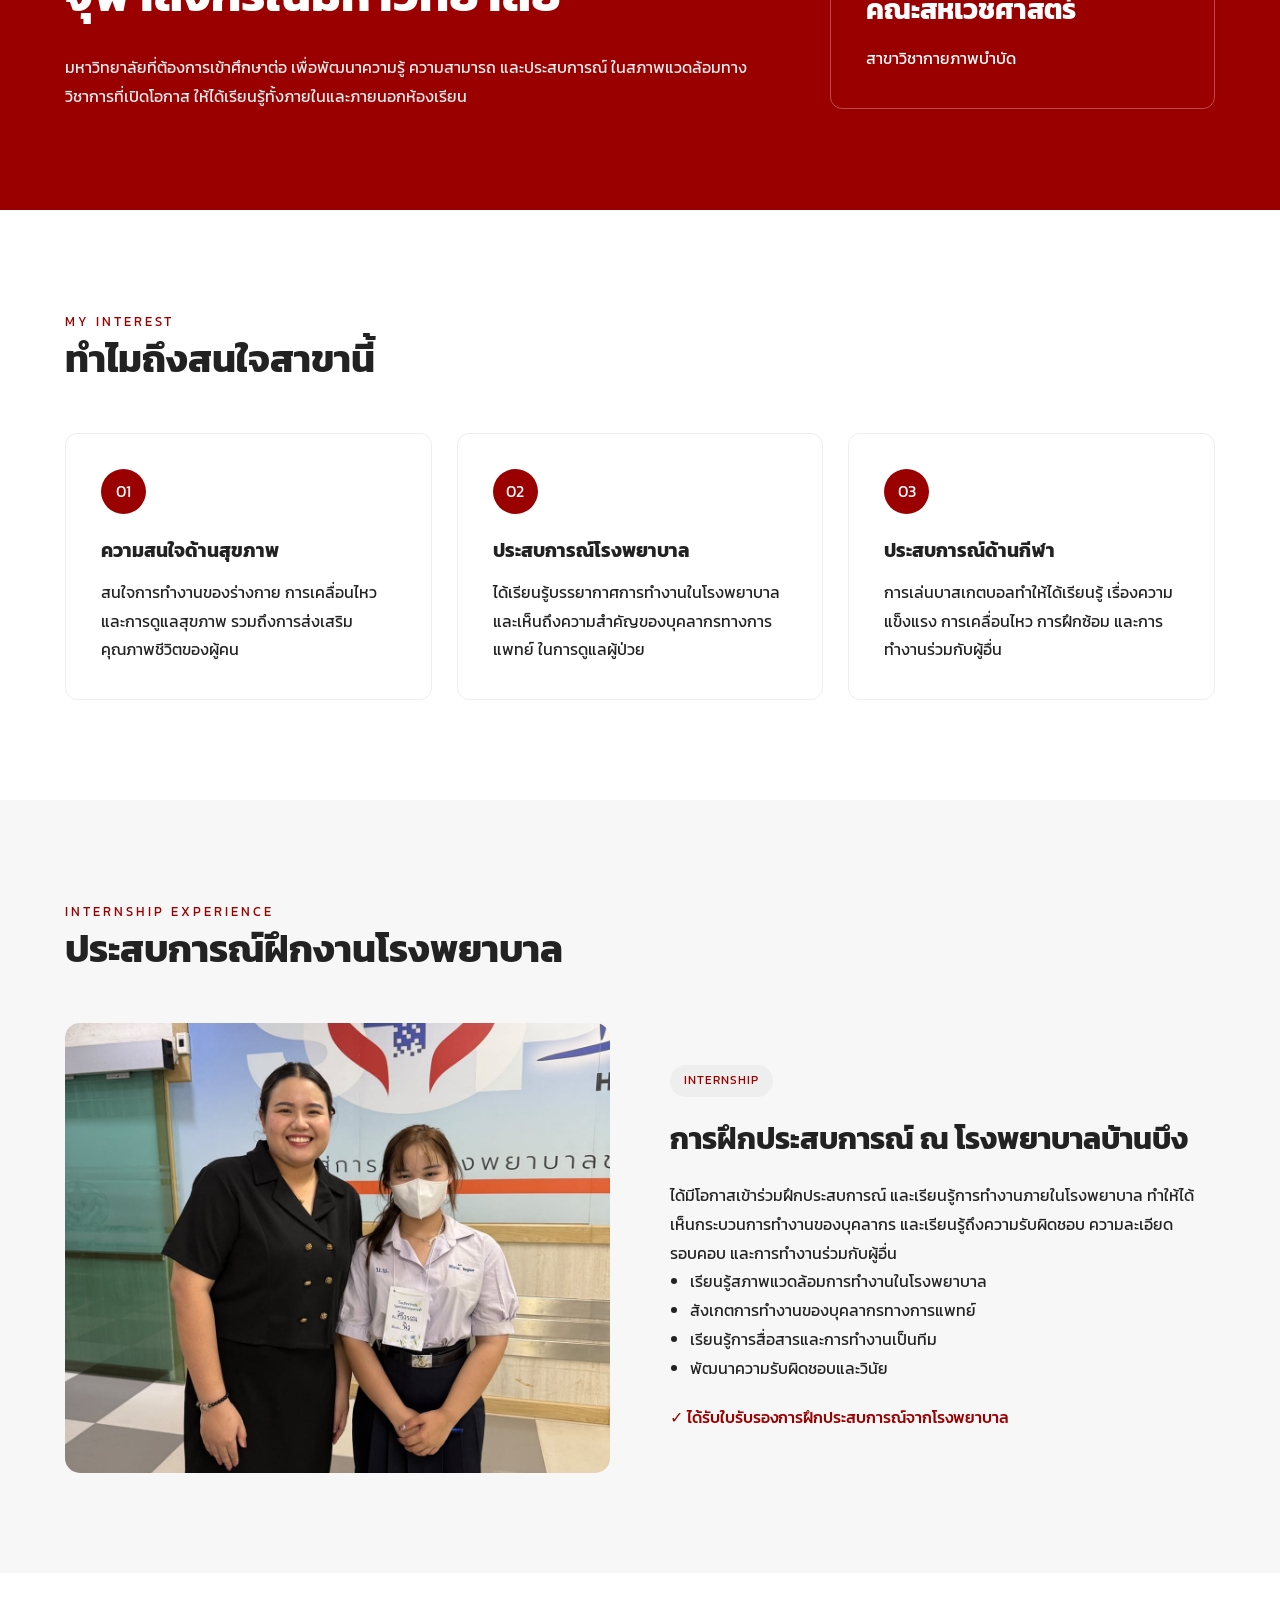
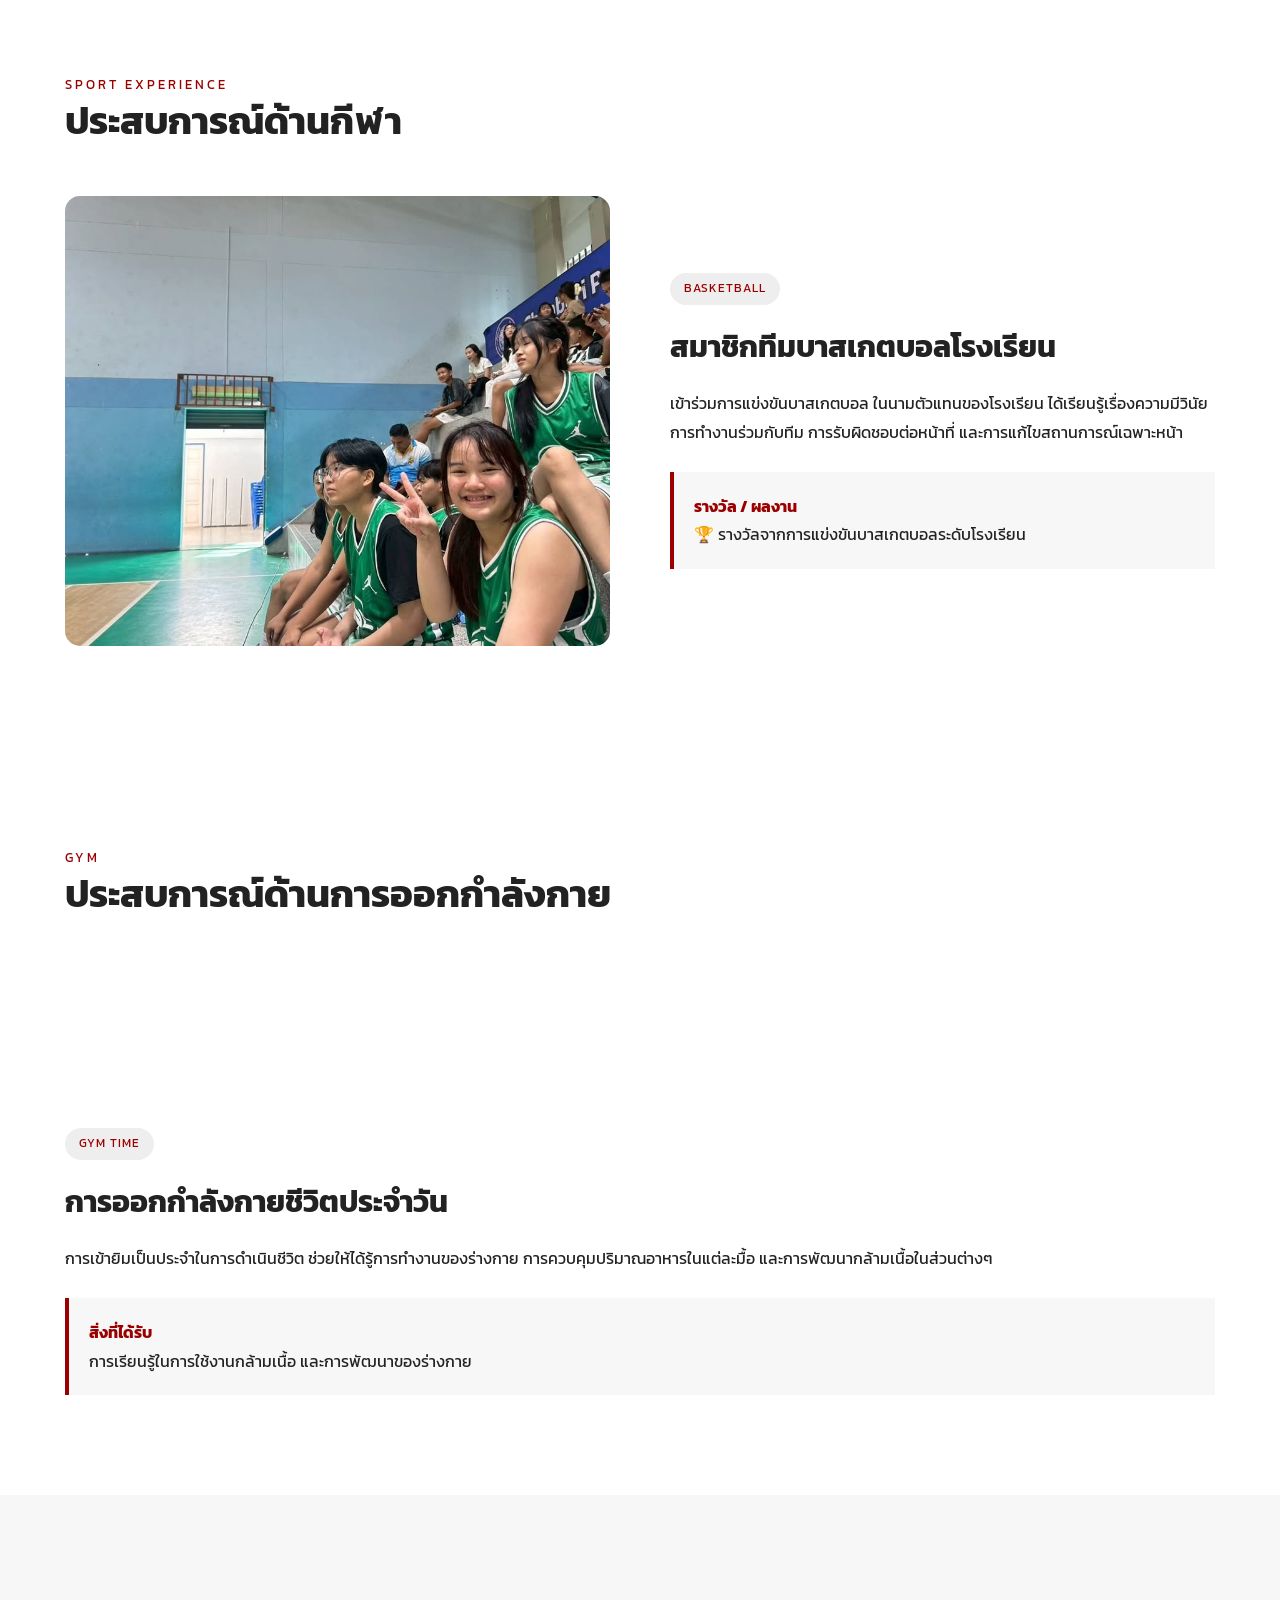
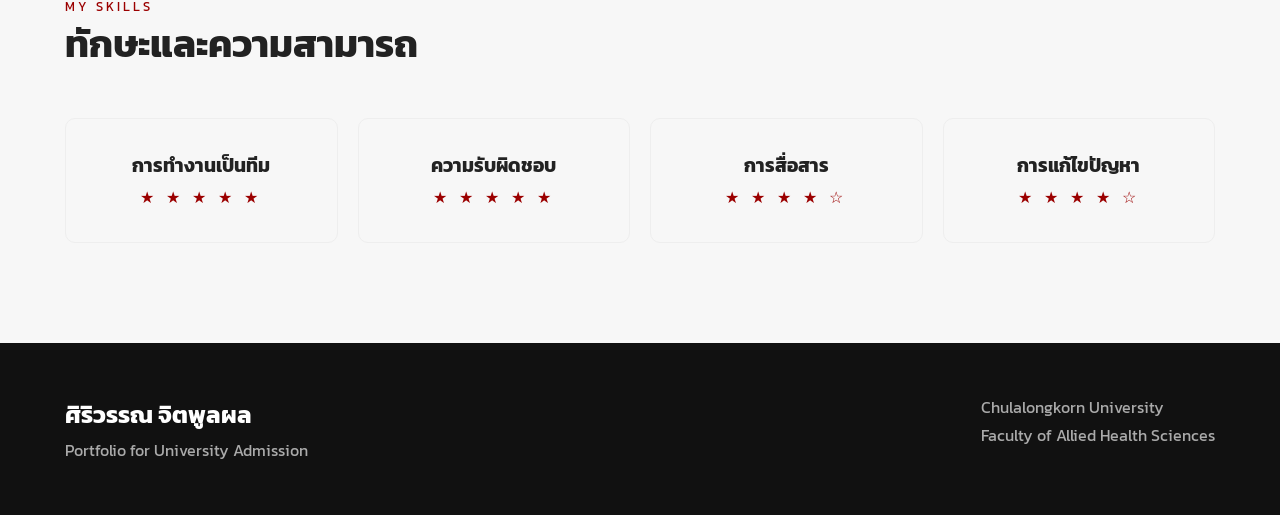
==== commit cfaa592c: "Update index.html" ====
--- a/index.html
+++ b/index.html
@@ -381,10 +381,6 @@
                         🏆 รางวัลจากการแข่งขันบาสเกตบอลระดับโรงเรียน
                     </p>
 
-                    <small>
-                        [แก้ไขชื่อรายการแข่งขัน / ปี / รางวัลตรงนี้]
-                    </small>
-
                 </div>
 
             </div>
@@ -412,7 +408,7 @@
 
     <div class="sport-image">
         <video autoplay muted loop playsinline>
-            <source src="basketball.mp4" type="video/mp4">
+            <source src="basketball.mov" type="video/mp4">
         </video>
     </div>
 
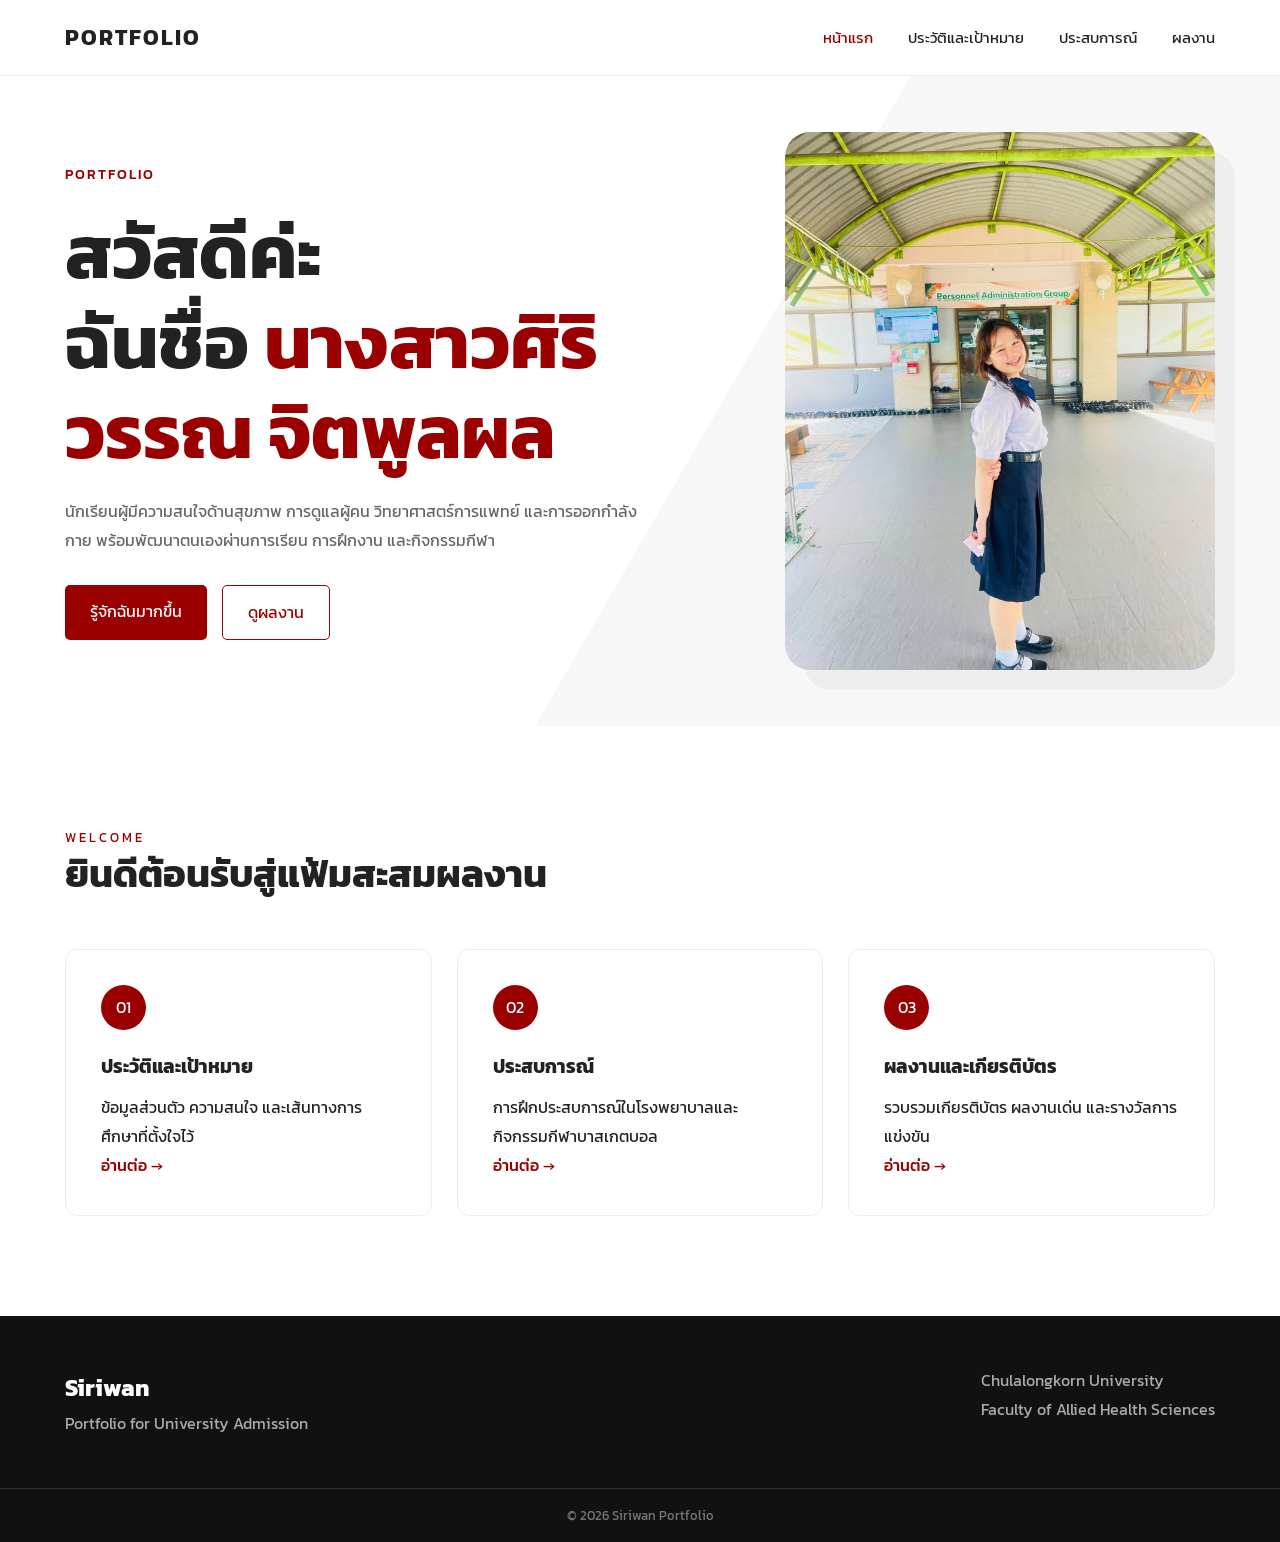
==== commit 109b5770: "แยก Portfolio เป็น 4 หน้า" ====
--- a/index.html
+++ b/index.html
@@ -1,532 +1,16 @@
-
-<!DOCTYPE html>
-<html lang="th">
-<head>
-    <meta charset="UTF-8">
-    <meta name="viewport" content="width=device-width, initial-scale=1.0">
-
-    <title>Siriwan | Portfolio</title>
-
-    <link rel="stylesheet" href="style.css">
-
-    <!-- Google Fonts -->
-    <link rel="preconnect" href="https://fonts.googleapis.com">
-    <link rel="preconnect" href="https://fonts.gstatic.com" crossorigin>
-    <link href="https://fonts.googleapis.com/css2?family=Kanit:wght@300;400;500;600;700&display=swap" rel="stylesheet">
-</head>
-
-<body>
-
-<!-- =========================
-     NAVBAR
-========================= -->
-<header class="navbar">
-    <div class="container nav-container">
-
-        <div class="logo">
-            PORTFOLIO
-        </div>
-
-        <nav>
-            <a href="index.html" class="active">หน้าหลัก</a>
-            <a href="achievements.html">ผลงานและเกียรติบัตร</a>
-        </nav>
-
-    </div>
-</header>
-
-
-<!-- =========================
-     HERO
-========================= -->
-<section class="hero">
-
-    <div class="container hero-container">
-
-        <div class="hero-text">
-
-            <p class="small-title">
-                PORTFOLIO
-            </p>
-
-            <h1>
-                สวัสดีค่ะ<br>
-                ฉันชื่อ <span>นางสาวศิริวรรณ จิตพูลผล</span>
-            </h1>
-
-            <p class="hero-description">
-                นักเรียนผู้มีความสนใจด้านสุขภาพ การดูแลผู้คน
-                วิทยาศาสตร์การแพทย์ และการออกกำลังกาย
-                พร้อมพัฒนาตนเองผ่านประสบการณ์ทั้งด้านวิชาการ
-                การฝึกงาน และกิจกรรมกีฬา
-            </p>
-
-            <div class="hero-buttons">
-                <a href="#about" class="btn primary-btn">
-                    รู้จักฉันมากขึ้น
-                </a>
-
-                <a href="achievements.html" class="btn outline-btn">
-                    ดูผลงาน
-                </a>
-            </div>
-
-        </div>
-
-
-        <div class="hero-image">
-
-            <!-- เปลี่ยนรูปตรงนี้ -->
-            <img src="profile.jpg" alt="รูปโปรไฟล์">
-
-        </div>
-
-    </div>
-
-</section>
-
-
-<!-- =========================
-     ABOUT
-========================= -->
-<section id="about" class="section">
-
-    <div class="container">
-
-        <div class="section-title">
-            <p>ABOUT ME</p>
-            <h2>เกี่ยวกับฉัน</h2>
-        </div>
-
-
-        <div class="about-grid">
-
-            <div class="about-card">
-
-                <h3>ข้อมูลส่วนตัว</h3>
-
-                <div class="info-list">
-
-                    <p>
-                        <strong>ชื่อ:</strong>
-                        นางสาวศิริวรรณ จิตพูลผล
-                    </p>
-
-                    <p>
-                        <strong>ระดับการศึกษา:</strong>
-                        มัธยมศึกษาตอนปลาย
-                    </p>
-
-                    <p>
-                        <strong>โรงเรียน:</strong>
-                        บ้านบึง"อุตสาหกรรมนุเคราะห์"
-                    </p>
-
-                    <p>
-                        <strong>สายการเรียน:</strong>
-                        MSEP
-                    </p>
-
-                    <p>
-                        <strong>ความสนใจ:</strong>
-                        สุขภาพ / วิทยาศาสตร์ / กีฬา
-                    </p>
-
-                </div>
-
-            </div>
-
-
-            <div class="about-card">
-
-                <h3>เป้าหมายทางการศึกษา</h3>
-
-                <p>
-                    มีความตั้งใจศึกษาต่อในระดับมหาวิทยาลัย
-                    ที่จุฬาลงกรณ์มหาวิทยาลัย
-                    โดยสนใจศึกษาด้านสุขภาพและการฟื้นฟูร่างกาย
-                    เนื่องจากมองเห็นความสำคัญของการดูแลสุขภาพ
-                    และต้องการนำความรู้ไปช่วยเหลือผู้อื่น
-                </p>
-
-                <p>
-                    ประสบการณ์จากการฝึกงานในโรงพยาบาล
-                    รวมถึงการเล่นกีฬาบาสเกตบอล
-                    ทำให้เกิดความสนใจเกี่ยวกับร่างกาย
-                    การเคลื่อนไหว และการฟื้นฟูสมรรถภาพ
-                </p>
-
-            </div>
-
-        </div>
-
-    </div>
-
-</section>
-
-
-<!-- =========================
-     UNIVERSITY
-========================= -->
-<section class="university-section">
-
-    <div class="container university-content">
-
-        <div>
-
-            <p class="small-title">
-                MY FUTURE UNIVERSITY
-            </p>
-
-            <h2>
-                จุฬาลงกรณ์มหาวิทยาลัย
-            </h2>
-
-            <p>
-                มหาวิทยาลัยที่ต้องการเข้าศึกษาต่อ
-                เพื่อพัฒนาความรู้ ความสามารถ และประสบการณ์
-                ในสภาพแวดล้อมทางวิชาการที่เปิดโอกาส
-                ให้ได้เรียนรู้ทั้งภายในและภายนอกห้องเรียน
-            </p>
-
-        </div>
-
-
-        <div class="faculty-box">
-
-            <p>คณะที่สนใจ</p>
-
-            <h3>
-                คณะสหเวชศาสตร์
-            </h3>
-
-            <span>
-                สาขาวิชากายภาพบำบัด
-            </span>
-
-        </div>
-
-    </div>
-
-</section>
-
-
-<!-- =========================
-     WHY THIS FIELD
-========================= -->
-<section class="section">
-
-    <div class="container">
-
-        <div class="section-title">
-            <p>MY INTEREST</p>
-            <h2>ทำไมถึงสนใจสาขานี้</h2>
-        </div>
-
-
-        <div class="interest-grid">
-
-            <div class="interest-card">
-                <div class="icon">01</div>
-
-                <h3>ความสนใจด้านสุขภาพ</h3>
-
-                <p>
-                    สนใจการทำงานของร่างกาย
-                    การเคลื่อนไหว และการดูแลสุขภาพ
-                    รวมถึงการส่งเสริมคุณภาพชีวิตของผู้คน
-                </p>
-            </div>
-
-
-            <div class="interest-card">
-                <div class="icon">02</div>
-
-                <h3>ประสบการณ์โรงพยาบาล</h3>
-
-                <p>
-                    ได้เรียนรู้บรรยากาศการทำงานในโรงพยาบาล
-                    และเห็นถึงความสำคัญของบุคลากรทางการแพทย์
-                    ในการดูแลผู้ป่วย
-                </p>
-            </div>
-
-
-            <div class="interest-card">
-                <div class="icon">03</div>
-
-                <h3>ประสบการณ์ด้านกีฬา</h3>
-
-                <p>
-                    การเล่นบาสเกตบอลทำให้ได้เรียนรู้
-                    เรื่องความแข็งแรง การเคลื่อนไหว
-                    การฝึกซ้อม และการทำงานร่วมกับผู้อื่น
-                </p>
-            </div>
-
-        </div>
-
-    </div>
-
-</section>
-
-
-<!-- =========================
-     INTERNSHIP
-========================= -->
-<section class="section gray-section">
-
-    <div class="container">
-
-        <div class="section-title">
-            <p>INTERNSHIP EXPERIENCE</p>
-            <h2>ประสบการณ์ฝึกงานโรงพยาบาล</h2>
-        </div>
-
-
-        <div class="experience-grid">
-
-            <div class="experience-image">
-
-                <!-- เปลี่ยนรูปฝึกงาน -->
-                <img src="internship.jpg" alt="ประสบการณ์ฝึกงาน">
-
-            </div>
-
-
-            <div class="experience-content">
-
-                <span class="tag">
-                    INTERNSHIP
-                </span>
-
-                <h3>
-                    การฝึกประสบการณ์ ณ โรงพยาบาลบ้านบึง
-                </h3>
-
-                <p>
-                    ได้มีโอกาสเข้าร่วมฝึกประสบการณ์
-                    และเรียนรู้การทำงานภายในโรงพยาบาล
-                    ทำให้ได้เห็นกระบวนการทำงานของบุคลากร
-                    และเรียนรู้ถึงความรับผิดชอบ
-                    ความละเอียดรอบคอบ และการทำงานร่วมกับผู้อื่น
-                </p>
-
-                <ul>
-                    <li>เรียนรู้สภาพแวดล้อมการทำงานในโรงพยาบาล</li>
-                    <li>สังเกตการทำงานของบุคลากรทางการแพทย์</li>
-                    <li>เรียนรู้การสื่อสารและการทำงานเป็นทีม</li>
-                    <li>พัฒนาความรับผิดชอบและวินัย</li>
-                </ul>
-
-                <p class="highlight">
-                    ✓ ได้รับใบรับรองการฝึกประสบการณ์จากโรงพยาบาล
-                </p>
-
-            </div>
-
-        </div>
-
-    </div>
-
-</section>
-
-
-<!-- =========================
-     BASKETBALL
-========================= -->
-<section class="section">
-
-    <div class="container">
-
-        <div class="section-title">
-            <p>SPORT EXPERIENCE</p>
-            <h2>ประสบการณ์ด้านกีฬา</h2>
-        </div>
-
-
-        <div class="sport-grid">
-
-            <div class="sport-image">
-
-                <img src="basketball.jpg" alt="บาสเกตบอล">
-
-            </div>
-
-
-            <div class="sport-content">
-
-                <span class="tag">
-                    BASKETBALL
-                </span>
-
-                <h3>
-                    สมาชิกทีมบาสเกตบอลโรงเรียน
-                </h3>
-
-                <p>
-                    เข้าร่วมการแข่งขันบาสเกตบอล
-                    ในนามตัวแทนของโรงเรียน
-                    ได้เรียนรู้เรื่องความมีวินัย
-                    การทำงานร่วมกับทีม
-                    การรับผิดชอบต่อหน้าที่
-                    และการแก้ไขสถานการณ์เฉพาะหน้า
-                </p>
-
-                <div class="achievement-box">
-
-                    <strong>รางวัล / ผลงาน</strong>
-
-                    <p>
-                        🏆 รางวัลจากการแข่งขันบาสเกตบอลระดับโรงเรียน
-                    </p>
-
-                </div>
-
-            </div>
-
-        </div>
-
-    </div>
-
-</section>
-
-<!-- =========================
-     GYM
-========================= -->
-<section class="section">
-
-    <div class="container">
-
-        <div class="section-title">
-            <p>GYM</p>
-            <h2>ประสบการณ์ด้านการออกกำลังกาย</h2>
-        </div>
-
-
-        <div class="sport-grid">
-
-    <div class="sport-image">
-        <video autoplay muted loop playsinline>
-            <source src="basketball.mov" type="video/mp4">
-        </video>
-    </div>
-
-        </div>
-
-
-            <div class="sport-content">
-
-                <span class="tag">
-                    GYM TIME
-                </span>
-
-                <h3>
-                    การออกกำลังกายชีวิตประจำวัน
-                </h3>
-
-                <p>
-                    การเข้ายิมเป็นประจำในการดำเนินชีวิต
-                    ช่วยให้ได้รู้การทำงานของร่างกาย
-                    การควบคุมปริมาณอาหารในแต่ละมื้อ
-                    และการพัฒนากล้ามเนื้อในส่วนต่างๆ
-                </p>
-
-                <div class="achievement-box">
-
-                    <strong>สิ่งที่ได้รับ</strong>
-
-                    <p>
-                        การเรียนรู้ในการใช้งานกล้ามเนื้อ และการพัฒนาของร่างกาย 
-                    </p>
-
-                </div>
-
-            </div>
-
-        </div>
-
-    </div>
-
-</section>
-
-
-<!-- =========================
-     SKILLS
-========================= -->
-<section class="section gray-section">
-
-    <div class="container">
-
-        <div class="section-title">
-            <p>MY SKILLS</p>
-            <h2>ทักษะและความสามารถ</h2>
-        </div>
-
-
-        <div class="skills-grid">
-
-            <div class="skill">
-                <h3>การทำงานเป็นทีม</h3>
-                <p>
-                    ★ ★ ★ ★ ★
-                </p>
-            </div>
-
-            <div class="skill">
-                <h3>ความรับผิดชอบ</h3>
-                <p>
-                    ★ ★ ★ ★ ★
-                </p>
-            </div>
-
-            <div class="skill">
-                <h3>การสื่อสาร</h3>
-                <p>
-                    ★ ★ ★ ★ ☆
-                </p>
-            </div>
-
-            <div class="skill">
-                <h3>การแก้ไขปัญหา</h3>
-                <p>
-                    ★ ★ ★ ★ ☆
-                </p>
-            </div>
-
-        </div>
-
-    </div>
-
-</section>
-
-
-<!-- =========================
-     FOOTER
-========================= -->
-<footer>
-
-    <div class="container footer-content">
-
-        <div>
-            <h3>ศิริวรรณ จิตพูลผล</h3>
-            <p>
-                Portfolio for University Admission
-            </p>
-        </div>
-
-        <div>
-            <p>
-                Chulalongkorn University
-            </p>
-
-            <p>
-                Faculty of Allied Health Sciences
-            </p>
-        </div>
-
-    </div>
-</footer>
-
-</body>
-</html>
+<!doctype html>
+<html lang="th">
+<head>
+  <meta charset="utf-8"><meta name="viewport" content="width=device-width, initial-scale=1">
+  <title>Siriwan | Portfolio</title><link rel="stylesheet" href="style.css">
+  <link rel="preconnect" href="https://fonts.googleapis.com"><link rel="preconnect" href="https://fonts.gstatic.com" crossorigin>
+  <link href="https://fonts.googleapis.com/css2?family=Kanit:wght@300;400;500;600;700&display=swap" rel="stylesheet">
+</head>
+<body>
+<header class="navbar"><div class="container nav-container"><div class="logo">PORTFOLIO</div><nav><a class="active" href="index.html">หน้าแรก</a><a href="profile.html">ประวัติและเป้าหมาย</a><a href="experience.html">ประสบการณ์</a><a href="achievements.html">ผลงาน</a></nav></div></header>
+<main>
+<section class="hero"><div class="container hero-container"><div class="hero-text"><p class="small-title">PORTFOLIO</p><h1>สวัสดีค่ะ<br>ฉันชื่อ <span>นางสาวศิริวรรณ จิตพูลผล</span></h1><p class="hero-description">นักเรียนผู้มีความสนใจด้านสุขภาพ การดูแลผู้คน วิทยาศาสตร์การแพทย์ และการออกกำลังกาย พร้อมพัฒนาตนเองผ่านการเรียน การฝึกงาน และกิจกรรมกีฬา</p><div class="hero-buttons"><a class="btn primary-btn" href="profile.html">รู้จักฉันมากขึ้น</a><a class="btn outline-btn" href="achievements.html">ดูผลงาน</a></div></div><div class="hero-image"><img src="profile.jpg" alt="รูปโปรไฟล์ของศิริวรรณ"></div></div></section>
+<section class="section"><div class="container"><div class="section-title"><p>WELCOME</p><h2>ยินดีต้อนรับสู่แฟ้มสะสมผลงาน</h2></div><div class="interest-grid"><article class="interest-card"><div class="icon">01</div><h3>ประวัติและเป้าหมาย</h3><p>ข้อมูลส่วนตัว ความสนใจ และเส้นทางการศึกษาที่ตั้งใจไว้</p><p><a class="highlight" href="profile.html">อ่านต่อ →</a></p></article><article class="interest-card"><div class="icon">02</div><h3>ประสบการณ์</h3><p>การฝึกประสบการณ์ในโรงพยาบาลและกิจกรรมกีฬาบาสเกตบอล</p><p><a class="highlight" href="experience.html">อ่านต่อ →</a></p></article><article class="interest-card"><div class="icon">03</div><h3>ผลงานและเกียรติบัตร</h3><p>รวบรวมเกียรติบัตร ผลงานเด่น และรางวัลการแข่งขัน</p><p><a class="highlight" href="achievements.html">อ่านต่อ →</a></p></article></div></div></section>
+</main>
+<footer><div class="container footer-content"><div><h3>Siriwan</h3><p>Portfolio for University Admission</p></div><div><p>Chulalongkorn University</p><p>Faculty of Allied Health Sciences</p></div></div><div class="copyright">© 2026 Siriwan Portfolio</div></footer>
+</body></html>
--- a/style.css
+++ b/style.css
@@ -64,9 +64,11 @@
     letter-spacing: 2px;
 }
 
-nav {
-    display: flex;
-    gap: 35px;
+nav {
+    display: flex;
+    gap: 35px;
+    flex-wrap: wrap;
+    justify-content: flex-end;
 }
 
 nav a {
@@ -798,10 +800,17 @@
 }
 
 
-@media (max-width: 600px) {
-
-    nav {
-        gap: 15px;
+@media (max-width: 600px) {
+
+    .nav-container {
+        height: auto;
+        min-height: 75px;
+        padding: 12px 0;
+        align-items: flex-start;
+    }
+
+    nav {
+        gap: 15px;
     }
 
     nav a {
